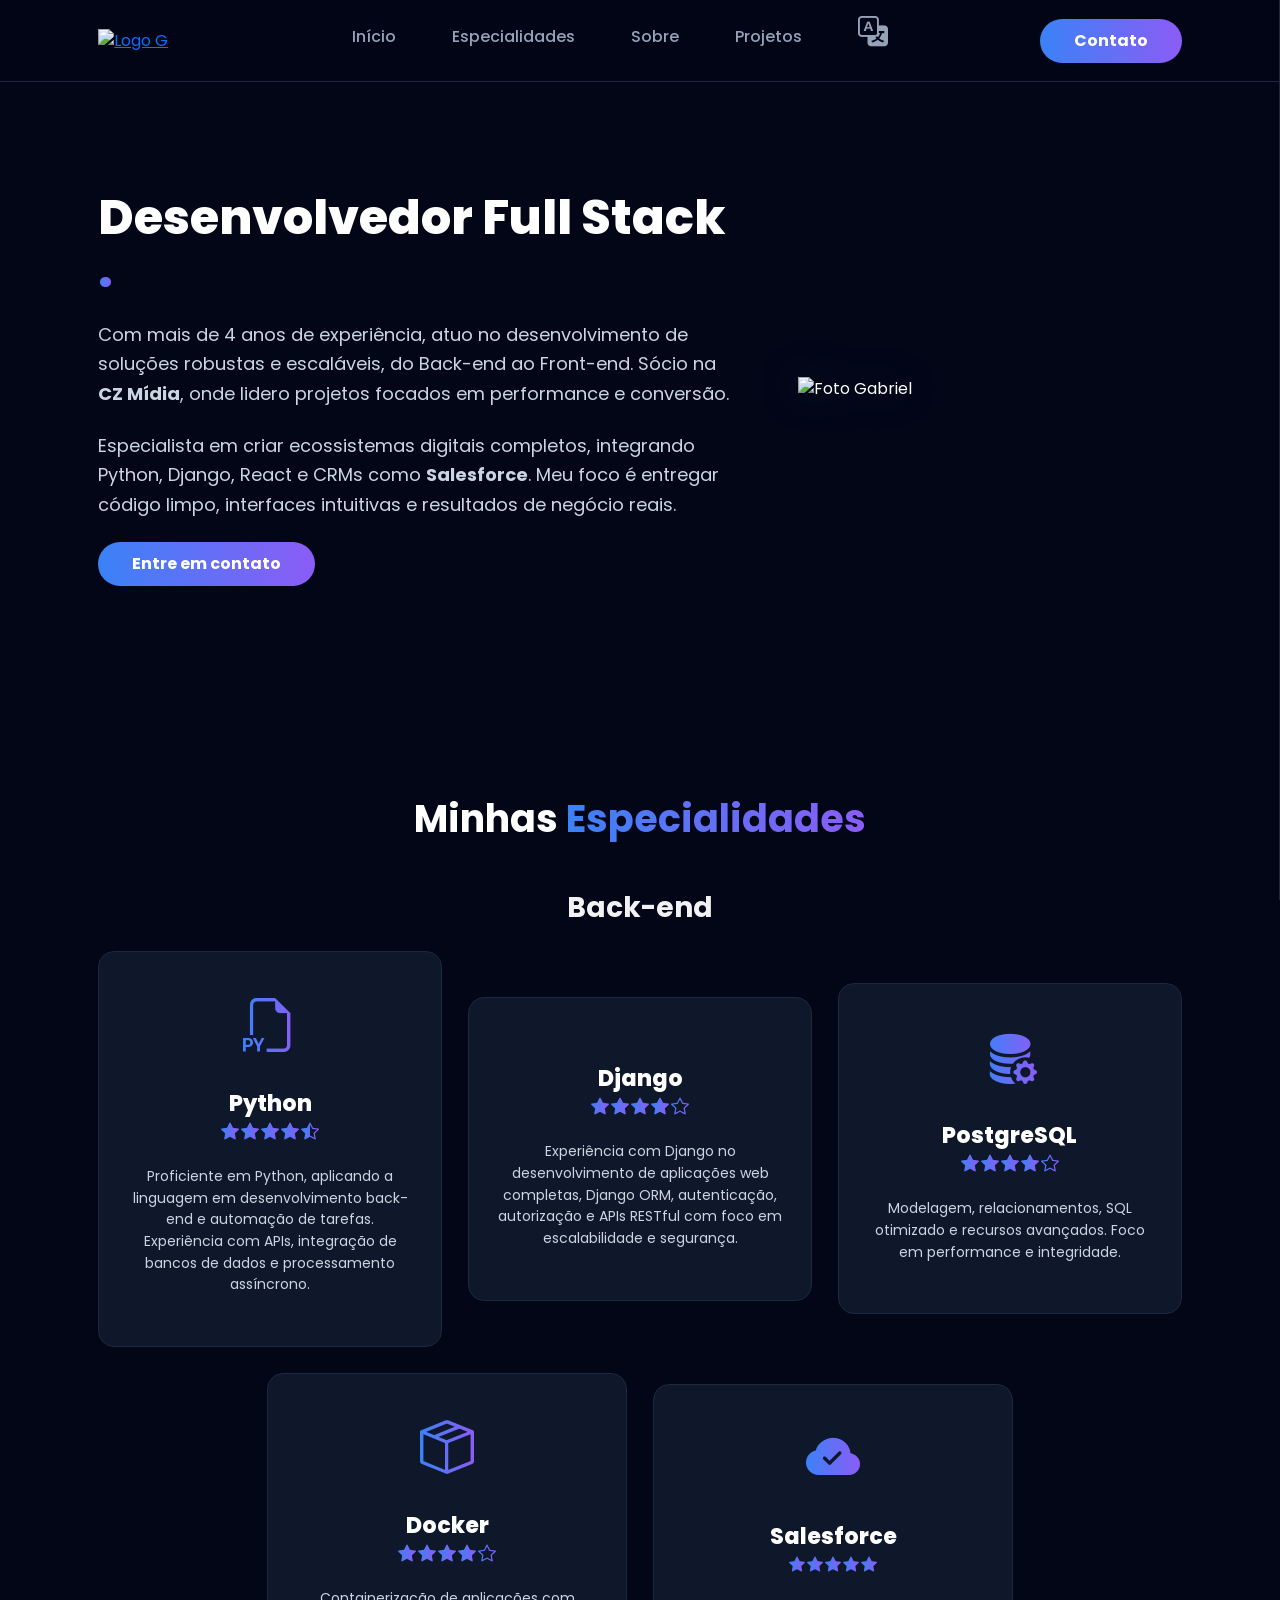
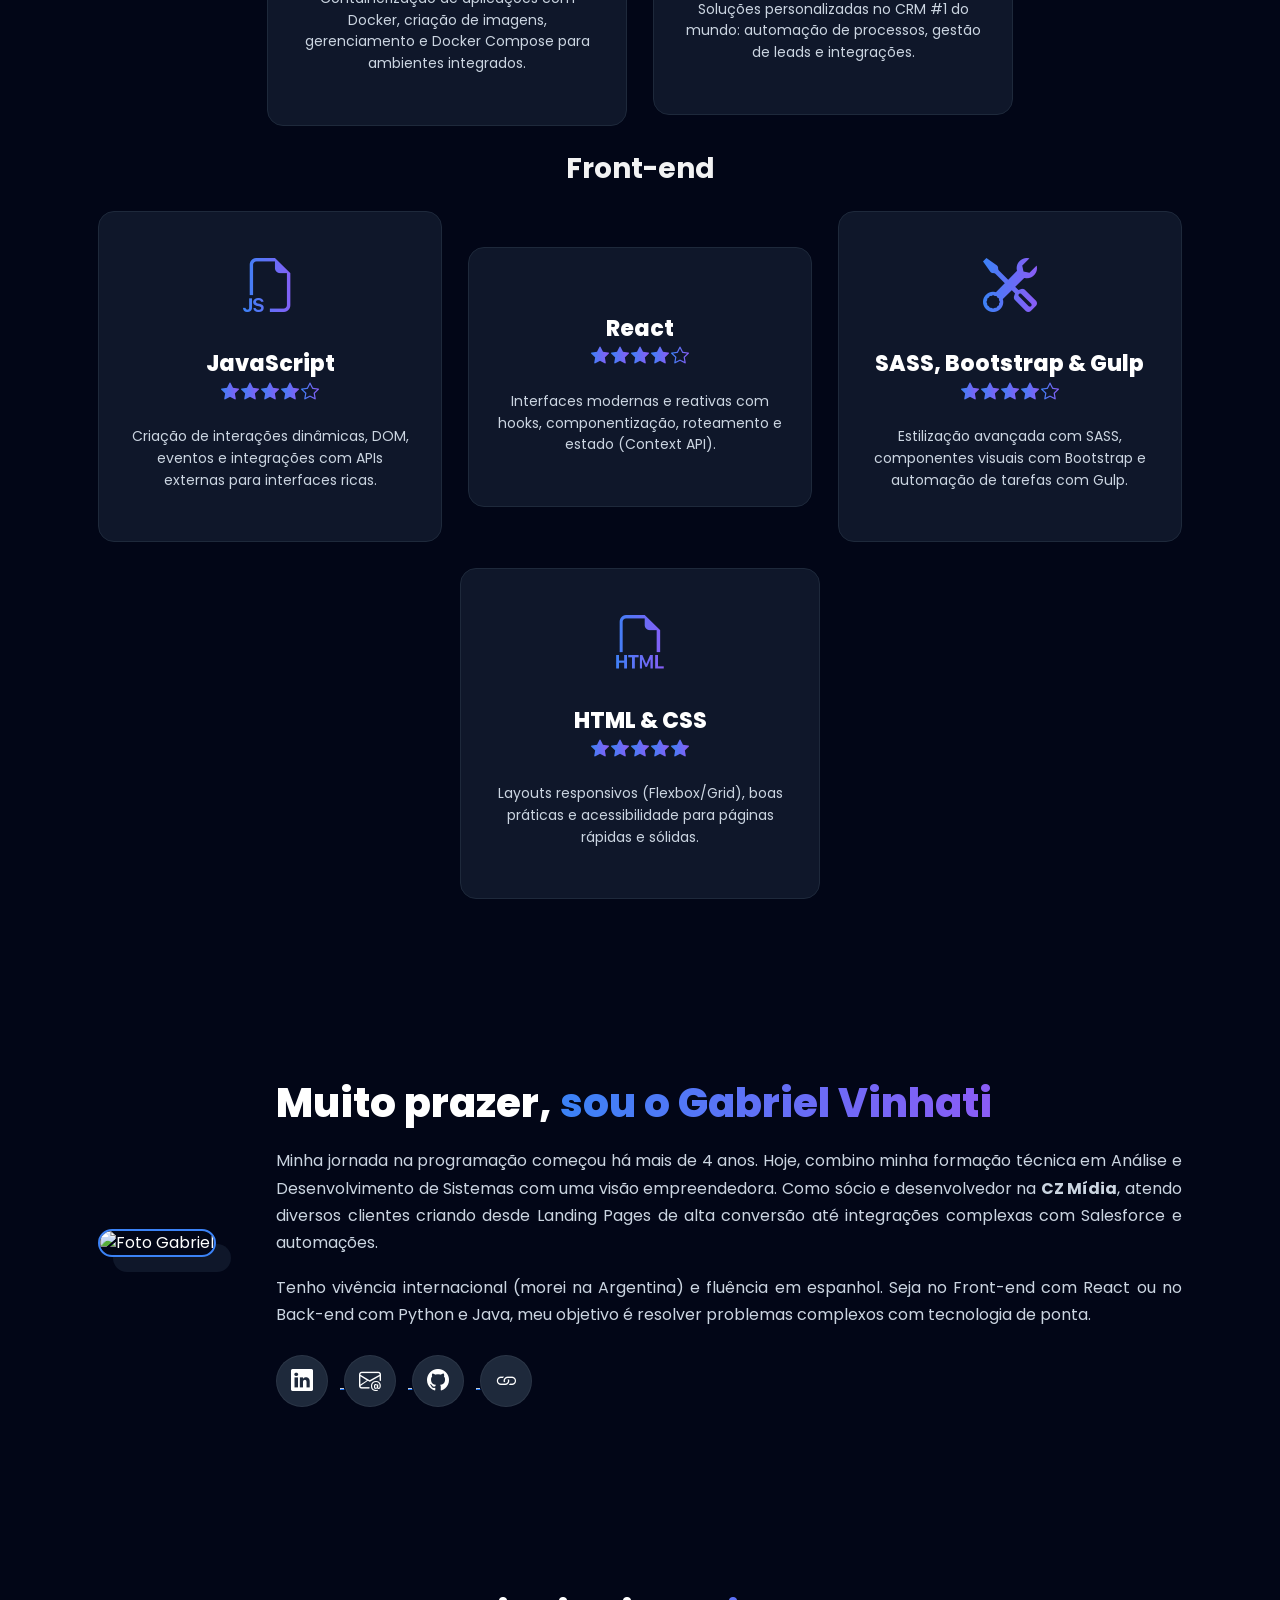
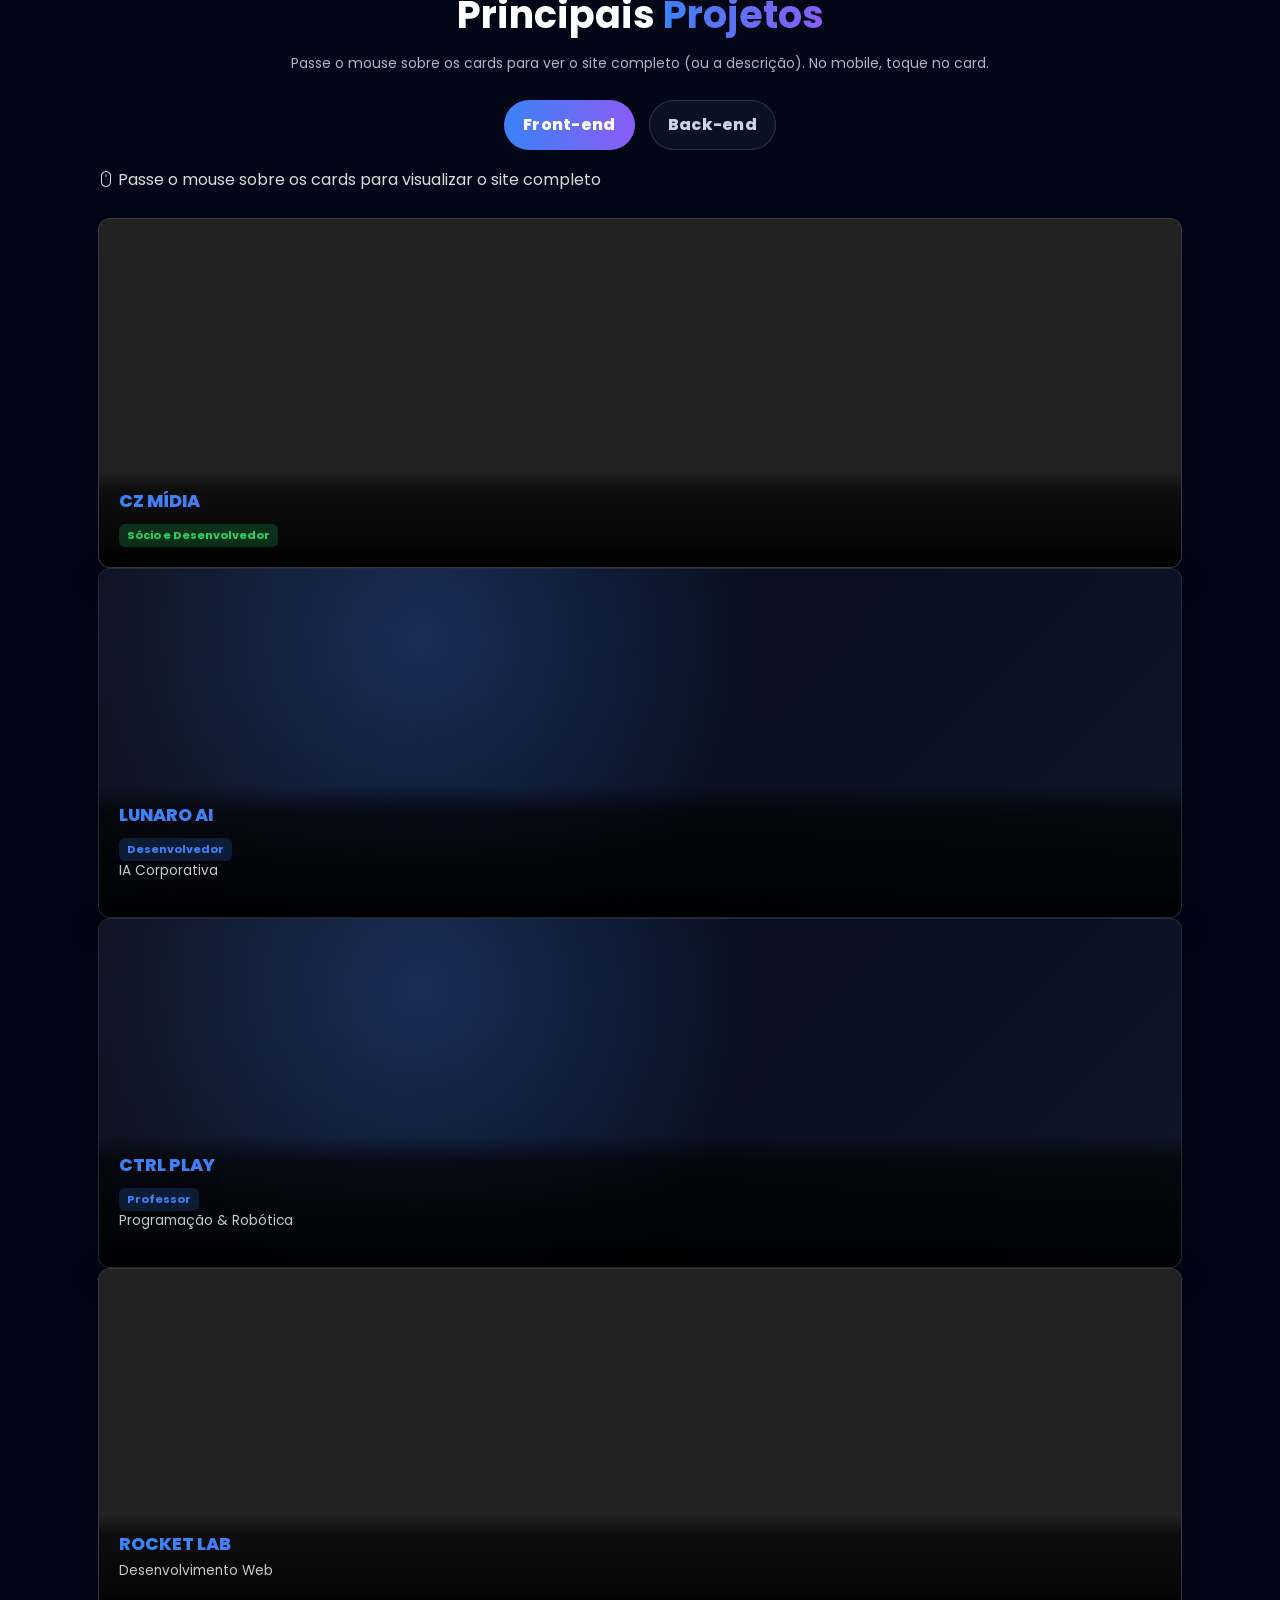
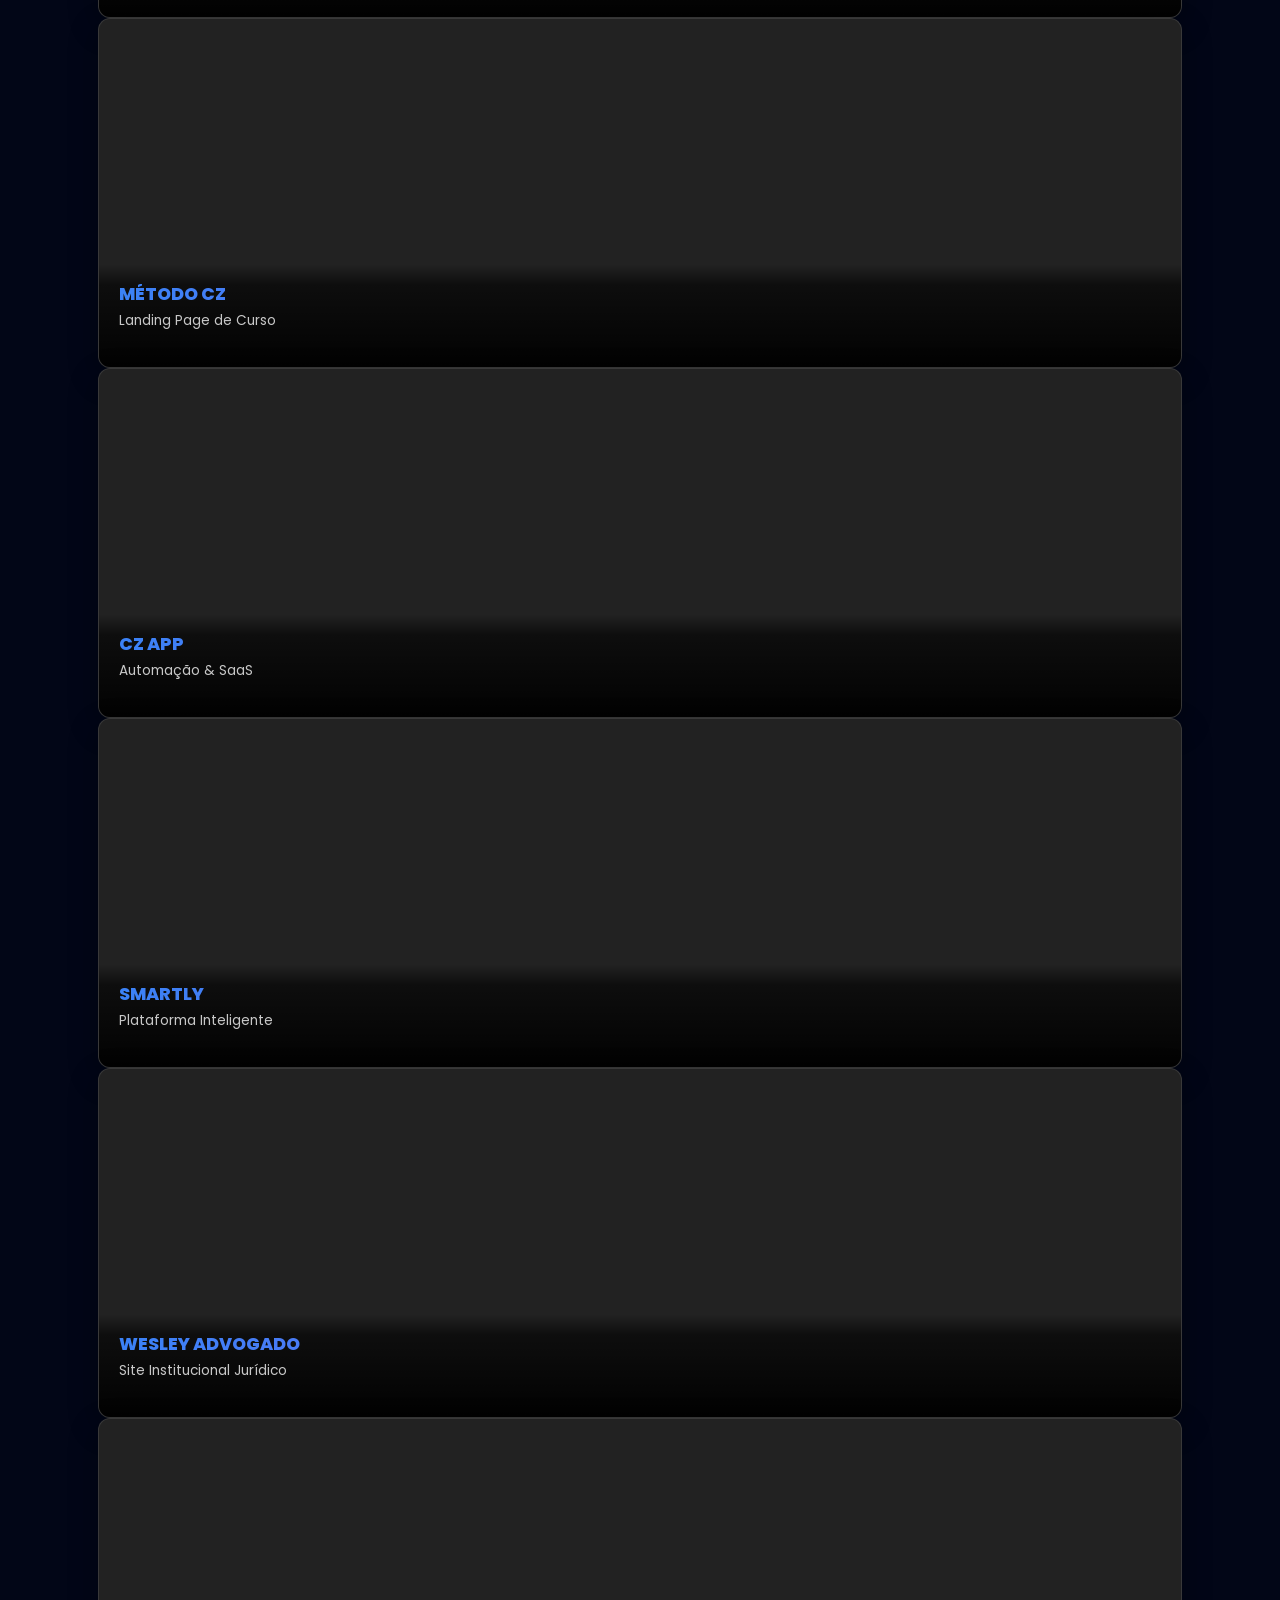
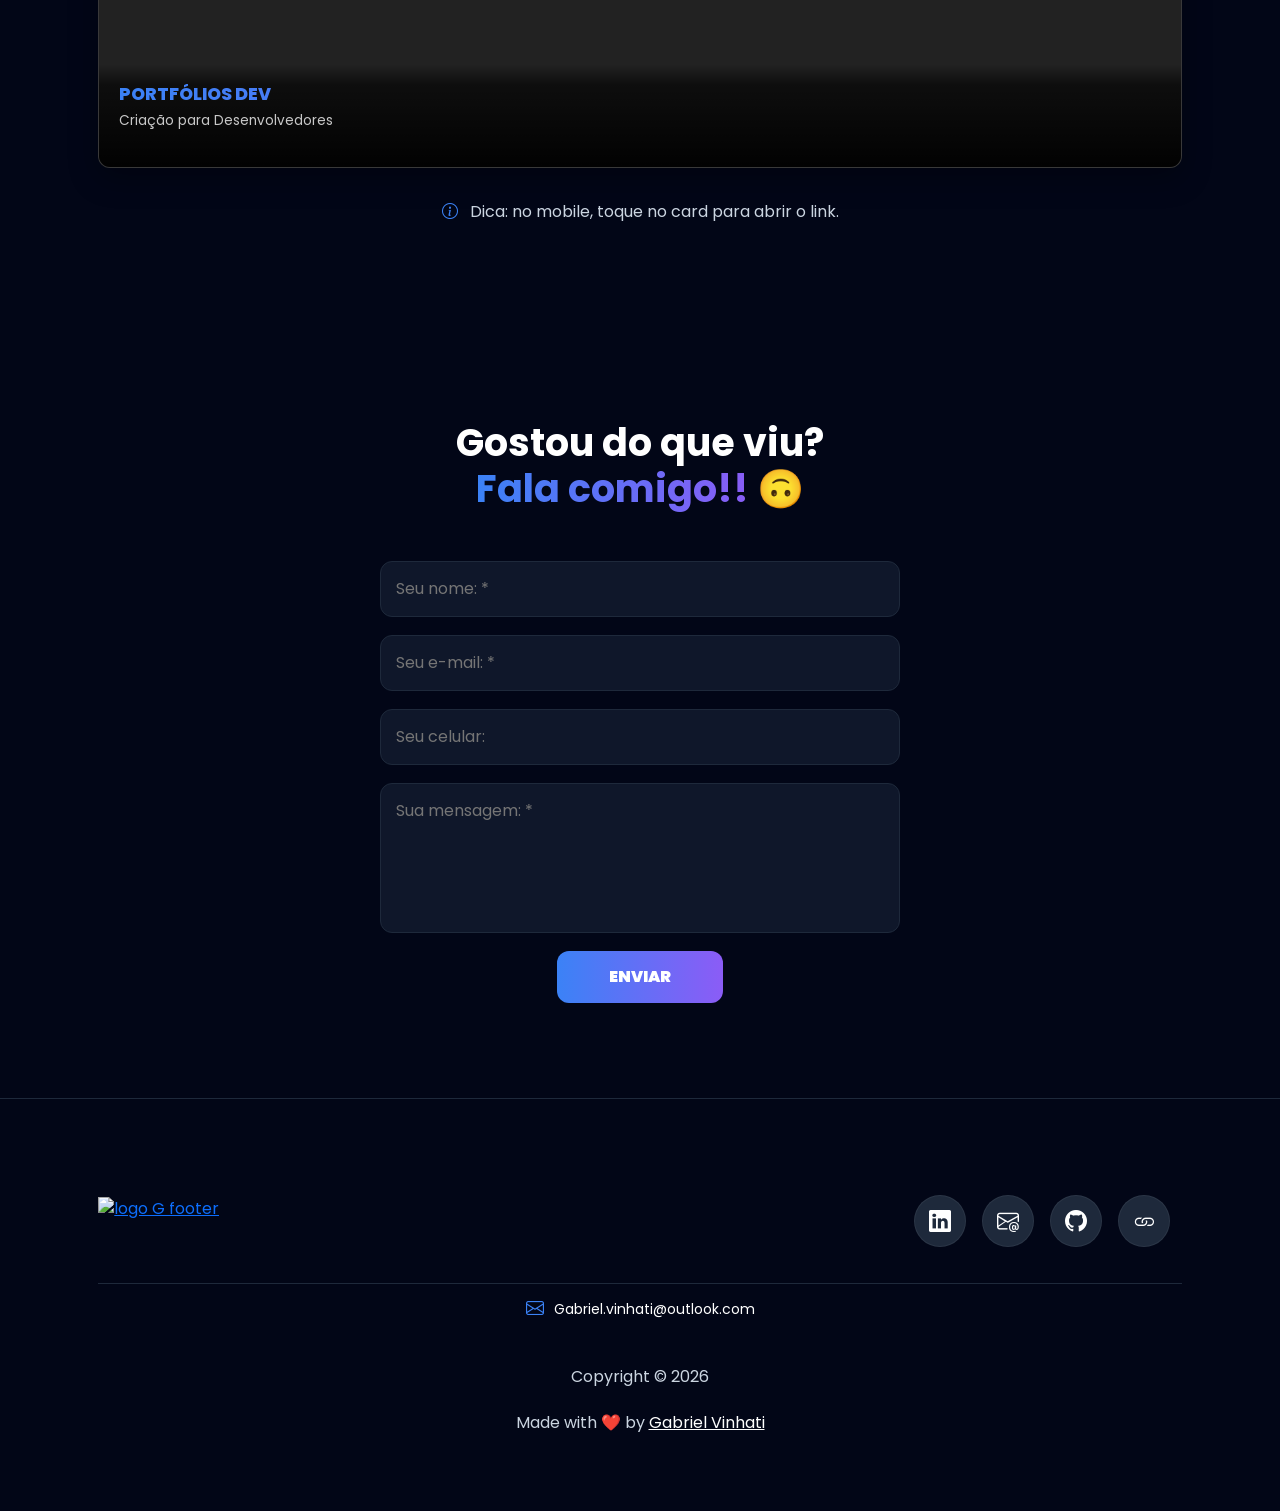
==== index.html @ 6ce3ac20 "falta att imagens" ====
<!DOCTYPE html>
<html lang="pt-br">
  <head>
    <meta charset="UTF-8" />
    <meta name="viewport" content="width=device-width, initial-scale=1.0" />
    <link rel="icon" href="images/G-ENZO.ico" type="image/x-icon" />

    <!-- Tailwind (prefixo tw- para NÃO conflitar com sua classe .flex) -->
    <script>
      tailwind = {
        config: {
          prefix: "tw-",
          theme: { extend: {} },
        },
      };
    </script>
    <script src="https://cdn.tailwindcss.com"></script>

    <!-- Fonts -->
    <link
      href="https://fonts.googleapis.com/css2?family=Poppins:wght@300;400;600;700&display=swap"
      rel="stylesheet"
    />

    <!-- Bootstrap Icons -->
    <link
      rel="stylesheet"
      href="https://cdn.jsdelivr.net/npm/bootstrap-icons@1.11.3/font/bootstrap-icons.min.css"
    />

    <!-- Bootstrap CSS -->
    <link
      href="https://cdn.jsdelivr.net/npm/bootstrap@5.3.0/dist/css/bootstrap.min.css"
      rel="stylesheet"
    />

    <!-- AOS CSS -->
    <link
      href="https://cdn.jsdelivr.net/npm/aos@2.3.4/dist/aos.css"
      rel="stylesheet"
    />

    <!-- Swiper CSS -->
    <link rel="stylesheet" href="https://unpkg.com/swiper/swiper-bundle.min.css" />

    <!-- Devicons -->
    <link
      rel="stylesheet"
      type="text/css"
      href="https://cdn.jsdelivr.net/gh/devicons/devicon@latest/devicon.min.css"
    />

    <link rel="stylesheet" href="style.css" />
    <script src="menu.js" defer></script>

    <title>Dev Gabriel</title>
  </head>

  <body>
    <header class="fixed-top">
      <div class="interface">
        <div class="logo">
          <a href="#topo" aria-label="Voltar ao topo">
            <img src="images/G ENZO.png" alt="Logo G" />
          </a>
        </div>

        <nav class="menu-desktop" aria-label="Menu principal">
          <ul>
            <li><a href="#topo">Início</a></li>
            <li><a href="#especialidades">Especialidades</a></li>
            <li><a href="#sobre">Sobre</a></li>
            <li><a href="#projetos">Projetos</a></li>
            <li>
              <a href="english.html" aria-label="Trocar idioma">
                <i class="bi bi-translate" style="font-size: 30px"></i>
              </a>
            </li>
          </ul>
        </nav>

        <div class="g-contato">
          <a href="#contato"><button>Contato</button></a>
        </div>

        <button class="g-abrir-menu" id="g-menu" aria-label="Abrir menu" aria-controls="menu-mobile" aria-expanded="false">
          <i class="bi bi-list"></i>
        </button>

        <div class="menu-mobile" id="menu-mobile" role="dialog" aria-modal="true" aria-label="Menu mobile">
          <div class="g-fechar">
            <button id="g-fechar-btn" aria-label="Fechar menu">
              <i class="bi bi-x-lg"></i>
            </button>
          </div>

          <nav aria-label="Menu mobile">
            <ul>
              <li><a href="#topo" class="js-close-menu">Início</a></li>
              <li><a href="#especialidades" class="js-close-menu">Especialidades</a></li>
              <li><a href="#sobre" class="js-close-menu">Sobre</a></li>
              <li><a href="#projetos" class="js-close-menu">Projetos</a></li>
              <li><a href="#contato" class="js-close-menu">Contato</a></li>
              <li><a href="english.html">English</a></li>
            </ul>
          </nav>
        </div>

        <div class="overlay-menu" id="overlay-menu" aria-hidden="true"></div>
      </div>
    </header>

    <main>
      <!-- HERO -->
      <section class="topo-do-site" id="topo">
        <div class="interface">
          <div class="flex topo-grid">
            <div class="txt-topo-site" data-aos="fade-right">
              <h1>Desenvolvedor Full Stack <span>.</span></h1>

              <p>
                Com mais de 4 anos de experiência, atuo no desenvolvimento de soluções robustas e escaláveis,
                do Back-end ao Front-end. Sócio na <strong>CZ Mídia</strong>, onde lidero projetos focados em
                performance e conversão.
              </p>

              <p>
                Especialista em criar ecossistemas digitais completos, integrando Python, Django, React e CRMs como
                <strong>Salesforce</strong>. Meu foco é entregar código limpo, interfaces intuitivas e resultados
                de negócio reais.
              </p>

              <div class="g-contato">
                <a href="#contato"><button>Entre em contato</button></a>
              </div>
            </div>

            <div class="img-topo-site" data-aos="fade-left">
              <img src="images/ENZEL 01.png" alt="Foto Gabriel" />
            </div>
          </div>
        </div>
      </section>

      <!-- ESPECIALIDADES -->
      <section class="Especialidades">
        <div class="interface">
          <h2 class="titulo" id="especialidades">Minhas <span>Especialidades</span></h2>

          <h3 class="sec-subtitle">Back-end</h3>
          <div class="flex" data-aos="fade-right">
            <div class="especialidades-box">
              <i class="bi bi-filetype-py"></i>
              <h3>
                Python<br />
                <span class="stars">
                  <i class="bi bi-star-fill"></i><i class="bi bi-star-fill"></i><i class="bi bi-star-fill"></i><i class="bi bi-star-fill"></i><i class="bi bi-star-half"></i>
                </span>
              </h3>
              <p>
                Proficiente em Python, aplicando a linguagem em desenvolvimento back-end e automação de tarefas.
                Experiência com APIs, integração de bancos de dados e processamento assíncrono.
              </p>
            </div>

            <div class="especialidades-box">
              <i class="devicon-django-plain"></i>
              <h3>
                Django<br />
                <span class="stars">
                  <i class="bi bi-star-fill"></i><i class="bi bi-star-fill"></i><i class="bi bi-star-fill"></i><i class="bi bi-star-fill"></i><i class="bi bi-star"></i>
                </span>
              </h3>
              <p>
                Experiência com Django no desenvolvimento de aplicações web completas, Django ORM, autenticação,
                autorização e APIs RESTful com foco em escalabilidade e segurança.
              </p>
            </div>

            <div class="especialidades-box">
              <i class="bi bi-database-fill-gear"></i>
              <h3>
                PostgreSQL<br />
                <span class="stars">
                  <i class="bi bi-star-fill"></i><i class="bi bi-star-fill"></i><i class="bi bi-star-fill"></i><i class="bi bi-star-fill"></i><i class="bi bi-star"></i>
                </span>
              </h3>
              <p>
                Modelagem, relacionamentos, SQL otimizado e recursos avançados. Foco em performance e integridade.
              </p>
            </div>

            <div class="especialidades-box">
              <i class="bi bi-box-seam"></i>
              <h3>
                Docker<br />
                <span class="stars">
                  <i class="bi bi-star-fill"></i><i class="bi bi-star-fill"></i><i class="bi bi-star-fill"></i><i class="bi bi-star-fill"></i><i class="bi bi-star"></i>
                </span>
              </h3>
              <p>
                Containerização de aplicações com Docker, criação de imagens, gerenciamento e Docker Compose para
                ambientes integrados.
              </p>
            </div>

            <div class="especialidades-box">
              <i class="bi bi-cloud-check-fill"></i>
              <h3>
                Salesforce<br />
                <span class="stars small">
                  <i class="bi bi-star-fill"></i><i class="bi bi-star-fill"></i><i class="bi bi-star-fill"></i><i class="bi bi-star-fill"></i><i class="bi bi-star-fill"></i>
                </span>
              </h3>
              <p>
                Soluções personalizadas no CRM #1 do mundo: automação de processos, gestão de leads e integrações.
              </p>
            </div>
          </div>

          <h3 class="sec-subtitle">Front-end</h3>
          <div class="flex" data-aos="fade-left">
            <div class="especialidades-box">
              <i class="bi bi-filetype-js"></i>
              <h3>
                JavaScript<br />
                <span class="stars">
                  <i class="bi bi-star-fill"></i><i class="bi bi-star-fill"></i><i class="bi bi-star-fill"></i><i class="bi bi-star-fill"></i><i class="bi bi-star"></i>
                </span>
              </h3>
              <p>
                Criação de interações dinâmicas, DOM, eventos e integrações com APIs externas para interfaces ricas.
              </p>
            </div>

            <div class="especialidades-box">
              <i class="devicon-react-original"></i>
              <h3>
                React<br />
                <span class="stars">
                  <i class="bi bi-star-fill"></i><i class="bi bi-star-fill"></i><i class="bi bi-star-fill"></i><i class="bi bi-star-fill"></i><i class="bi bi-star"></i>
                </span>
              </h3>
              <p>
                Interfaces modernas e reativas com hooks, componentização, roteamento e estado (Context API).
              </p>
            </div>

            <div class="especialidades-box">
              <i class="bi bi-tools"></i>
              <h3>
                SASS, Bootstrap & Gulp<br />
                <span class="stars">
                  <i class="bi bi-star-fill"></i><i class="bi bi-star-fill"></i><i class="bi bi-star-fill"></i><i class="bi bi-star-fill"></i><i class="bi bi-star"></i>
                </span>
              </h3>
              <p>
                Estilização avançada com SASS, componentes visuais com Bootstrap e automação de tarefas com Gulp.
              </p>
            </div>

            <div class="especialidades-box">
              <i class="bi bi-filetype-html"></i>
              <h3>
                HTML & CSS<br />
                <span class="stars">
                  <i class="bi bi-star-fill"></i><i class="bi bi-star-fill"></i><i class="bi bi-star-fill"></i><i class="bi bi-star-fill"></i><i class="bi bi-star-fill"></i>
                </span>
              </h3>
              <p>
                Layouts responsivos (Flexbox/Grid), boas práticas e acessibilidade para páginas rápidas e sólidas.
              </p>
            </div>
          </div>
        </div>
      </section>

      <!-- SOBRE -->
      <section class="Sobre" id="sobre">
        <div class="interface">
          <div class="flex about-grid">
            <div class="img-sobre" data-aos="zoom-in">
              <img src="images/eubuenos.jpg" alt="Foto Gabriel" loading="lazy" />
            </div>

            <div class="txt-sobre" data-aos="fade-left">
              <h2>Muito prazer, <span>sou o Gabriel Vinhati</span></h2>

              <p>
                Minha jornada na programação começou há mais de 4 anos. Hoje, combino minha formação técnica em
                Análise e Desenvolvimento de Sistemas com uma visão empreendedora. Como sócio e desenvolvedor na
                <strong>CZ Mídia</strong>, atendo diversos clientes criando desde Landing Pages de alta conversão
                até integrações complexas com Salesforce e automações.
              </p>

              <p>
                Tenho vivência internacional (morei na Argentina) e fluência em espanhol. Seja no Front-end com React
                ou no Back-end com Python e Java, meu objetivo é resolver problemas complexos com tecnologia de ponta.
              </p>

              <div class="g-social">
                <abbr title="Linkedin">
                  <a href="https://www.linkedin.com/in/gabriel-vinhati/" target="_blank">
                    <button data-bs-toggle="tooltip" data-bs-title="LinkedIn"><i class="bi bi-linkedin"></i></button>
                  </a>
                </abbr>

                <abbr title="Email">
                  <a href="mailto:gabriel.vinhati@outlook.com" target="_blank">
                    <button data-bs-toggle="tooltip" data-bs-title="E-mail"><i class="bi bi-envelope-at"></i></button>
                  </a>
                </abbr>

                <abbr title="Github">
                  <a href="https://github.com/GabrielVinhati" target="_blank">
                    <button data-bs-toggle="tooltip" data-bs-title="GitHub"><i class="bi bi-github"></i></button>
                  </a>
                </abbr>

                <abbr title="Linktree">
                  <a href="https://linktr.ee/Gabriel.Vinhati" target="_blank">
                    <button data-bs-toggle="tooltip" data-bs-title="Linktree"><i class="bi bi-link"></i></button>
                  </a>
                </abbr>
              </div>
            </div>
          </div>
        </div>
      </section>

      <!-- PROJETOS -->
      <section class="portfolio" id="projetos">
        <div class="interface">
          <h2 class="titulo">Principais <span>Projetos</span></h2>
          <p class="portfolio-hint">
            Passe o mouse sobre os cards para ver o site completo (ou a descrição). No mobile, toque no card.
          </p>

          <!-- Tabs -->
          <div class="portfolio-tabs" role="tablist" aria-label="Filtro de projetos">
            <button class="tab-btn active" type="button" role="tab" aria-selected="true" data-tab="frontend">
              Front-end
            </button>
            <button class="tab-btn" type="button" role="tab" aria-selected="false" data-tab="backend">
              Back-end
            </button>
          </div>

            <!-- Front-end panel (grid com scroll no hover) -->
            <div id="tab-frontend" class="projects-panel active" role="tabpanel">
                <p class="scroll-instruction tw-text-center tw-text-white/60 tw-text-sm tw-mb-6">
                <i class="bi bi-mouse"></i> Passe o mouse sobre os cards para visualizar o site completo
                </p>
            
                <div class="projects-grid tw-grid tw-grid-cols-1 tw-gap-5 sm:tw-grid-cols-2 lg:tw-grid-cols-4">
                <a href="index.html" class="project-card-link">
                    <div
                    class="scroll-project"
                    style="background-image: url('https://github.com/GabrielVinhati/img-port-gabriel/blob/main/czmidia.png?raw=true');"
                    >
                    <div class="project-info">
                        <h3>CZ Mídia</h3>
                        <span class="project-tag project-tag-green">Sócio e Desenvolvedor</span>
                    </div>
                    </div>
                </a>
            
                <a href="https://www.linkedin.com/company/lunaroai" target="_blank" class="project-card-link" rel="noreferrer">
                    <div class="scroll-project no-scroll logo-card"
                         style="--logo: url('images/lunaro.jpg'); --logo-size: 72%;">
                      <div class="project-info">
                        <h3>Lunaro AI</h3>
                        <span class="project-tag">Desenvolvedor</span>
                        <p>IA Corporativa</p>
                      </div>
                    </div>
                  </a>
                  
            
                  <a href="https://www.linkedin.com/school/escolactrlplay/" target="_blank" class="project-card-link" rel="noreferrer">
                    <div class="scroll-project no-scroll logo-card"
                         style="--logo: url('images/ctrlplay.png'); --logo-size: 70%;">
                      <div class="project-info">
                        <h3>CTRL Play</h3>
                        <span class="project-tag">Professor</span>
                        <p>Programação & Robótica</p>
                      </div>
                    </div>
                  </a>
                  
            
                <a href="#" class="project-card-link">
                    <div
                    class="scroll-project"
                    style="background-image: url('https://github.com/GabrielVinhati/img-port-gabriel/blob/main/rocketlab.png?raw=true');"
                    >
                    <div class="project-info">
                        <h3>Rocket Lab</h3>
                        <p>Desenvolvimento Web</p>
                    </div>
                    </div>
                </a>
            
                <a href="#" class="project-card-link">
                    <div
                    class="scroll-project"
                    style="background-image: url('https://github.com/GabrielVinhati/img-port-gabriel/blob/main/metodoCZ.png?raw=true');"
                    >
                    <div class="project-info">
                        <h3>Método CZ</h3>
                        <p>Landing Page de Curso</p>
                    </div>
                    </div>
                </a>
            
                <a href="#" class="project-card-link">
                    <div
                    class="scroll-project"
                    style="background-image: url('https://github.com/GabrielVinhati/img-port-gabriel/blob/main/czap.png?raw=true');"
                    >
                    <div class="project-info">
                        <h3>CZ App</h3>
                        <p>Automação & SaaS</p>
                    </div>
                    </div>
                </a>
            
                <a href="#" class="project-card-link">
                    <div
                    class="scroll-project"
                    style="background-image: url('https://github.com/GabrielVinhati/img-port-gabriel/blob/main/smartly.png?raw=true');"
                    >
                    <div class="project-info">
                        <h3>Smartly</h3>
                        <p>Plataforma Inteligente</p>
                    </div>
                    </div>
                </a>
            
                <a href="#" class="project-card-link">
                    <div
                    class="scroll-project"
                    style="background-image: url('https://github.com/GabrielVinhati/img-port-gabriel/blob/main/wesley.png?raw=true');"
                    >
                    <div class="project-info">
                        <h3>Wesley Advogado</h3>
                        <p>Site Institucional Jurídico</p>
                    </div>
                    </div>
                </a>
            
                
            
                <a href="#" class="project-card-link">
                    <div
                    class="scroll-project"
                    style="background-image: url('https://github.com/GabrielVinhati/img-port-gabriel/blob/main/portfoliopessoal.png?raw=true');"
                    >
                    <div class="project-info">
                        <h3>Portfólios Dev</h3>
                        <p>Criação para Desenvolvedores</p>
                    </div>
                    </div>
                </a>
                </div>
            
                <div class="portfolio-note" data-aos="fade-up">
                <p>
                    <i class="bi bi-info-circle"></i>
                    Dica: no mobile, toque no card para abrir o link.
                </p>
                </div>
            </div>
            

          <!-- Back-end panel (Swiper) -->
          <div id="tab-backend" class="projects-panel" role="tabpanel" aria-hidden="true">
            <h3 class="sec-subtitle tw-mt-2">Projetos Back-end (GitHub)</h3>

            <div class="swiper mySwiper">
              <div class="swiper-wrapper">
                <div class="swiper-slide">
                  <div class="img-port" style="background-image: url(images/crudfarmacia.jpg)">
                    <a href="https://github.com/GabrielVinhati/CrudFarmacia" target="_blank" rel="noopener">
                      <div class="overlay overlay-fixed">
                        <h3>Farmácia - Gerenciamento de Medicamentos</h3>
                        <p>Java & Spring Boot</p>
                        <p>CRUD completo: cadastro, edição, exclusão e listagem.</p>
                        <p><strong>Ver no GitHub</strong></p>
                      </div>
                    </a>
                  </div>
                </div>

                <div class="swiper-slide">
                  <div class="img-port" style="background-image: url(images/projetouserdeptfoto.jpg)">
                    <a href="https://github.com/GabrielVinhati/Projeto-Usuario-Departamento" target="_blank" rel="noopener">
                      <div class="overlay overlay-fixed">
                        <h3>Gestão de Usuários e Departamentos</h3>
                        <p>Spring Boot & Java</p>
                        <p>CRUD e relacionamento de entidades com foco em organização.</p>
                        <p><strong>Ver no GitHub</strong></p>
                      </div>
                    </a>
                  </div>
                </div>

                <div class="swiper-slide">
                  <div class="img-port" style="background-image: url(images/projetodjangoTodo-List.jpg)">
                    <a href="https://github.com/GabrielVinhati/TodoList-PY-Django" target="_blank" rel="noopener">
                      <div class="overlay overlay-fixed">
                        <h3>To-Do List</h3>
                        <p>Python & Django</p>
                        <p>App de tarefas com autenticação e operações essenciais.</p>
                        <p><strong>Ver no GitHub</strong></p>
                      </div>
                    </a>
                  </div>
                </div>

                <div class="swiper-slide">
                  <div class="img-port" style="background-image: url(images/bot_furia.png)">
                    <a href="https://github.com/GabrielVinhati/BOT_TELEGRAM_FURIA" target="_blank" rel="noopener">
                      <div class="overlay overlay-fixed">
                        <h3>Bot Telegram FURIA eSports</h3>
                        <p>Python + API Wikipedia</p>
                        <p>Bot que consulta e retorna informações via integração.</p>
                        <p><strong>Ver no GitHub</strong></p>
                      </div>
                    </a>
                  </div>
                </div>

                <div class="swiper-slide">
                  <div class="img-port" style="background-image: url(images/flappy_bird.png)">
                    <a href="https://github.com/GabrielVinhati/flappy_bird_pygame" target="_blank" rel="noopener">
                      <div class="overlay overlay-fixed">
                        <h3>Flappy Bird</h3>
                        <p>Python + Pygame</p>
                        <p>Recriação do clássico com loop, colisão e pontuação.</p>
                        <p><strong>Ver no GitHub</strong></p>
                      </div>
                    </a>
                  </div>
                </div>
              </div>

              <div class="swiper-button-next"></div>
              <div class="swiper-button-prev"></div>
              <div class="swiper-pagination"></div>
            </div>
          </div>
        </div>
      </section>

      <!-- CONTATO -->
      <section class="formulario" id="contato">
        <div class="interface">
          <h2 class="titulo">Gostou do que viu? <br /><span>Fala comigo!! </span>🙃</h2>

          <form action="https://formsubmit.co/gabriel.vinhati@outlook.com" method="POST">
            <input type="text" name="nome" id="nome" placeholder="Seu nome: *" required />
            <input type="text" name="email" id="email" placeholder="Seu e-mail: *" required />
            <input type="text" name="celular" id="celular" placeholder="Seu celular:" />

            <textarea name="mensagem" id="mensagem" placeholder="Sua mensagem: *" required></textarea>

            <div class="g-enviar"><input type="submit" value="ENVIAR" /></div>

            <input type="hidden" name="_subject" value="Novo Contato!" />
            <input type="text" name="_honey" style="display: none" />
            <input type="hidden" name="_captcha" value="false" />
          </form>
        </div>
      </section>
    </main>

    <footer>
      <div class="interface">
        <div class="line-footer">
          <div class="flex footer-top">
            <div class="logo-footer">
              <a href="#topo"><img src="images/G ENZO.png" alt="logo G footer" /></a>
            </div>

            <div class="g-social">
              <a href="https://www.linkedin.com/in/gabriel-vinhati/" target="_blank"><button><i class="bi bi-linkedin"></i></button></a>
              <a href="mailto:gabriel.vinhati@outlook.com" target="_blank"><button><i class="bi bi-envelope-at"></i></button></a>
              <a href="https://github.com/GabrielVinhati" target="_blank"><button><i class="bi bi-github"></i></button></a>
              <a href="https://linktr.ee/Gabriel.Vinhati" target="_blank"><button><i class="bi bi-link"></i></button></a>
            </div>
          </div>
        </div>

        <div class="line-footer borda">
          <p>
            <i class="bi bi-envelope"></i>
            <a href="mailto:gabriel.vinhati@outlook.com" target="_blank">Gabriel.vinhati@outlook.com</a>
          </p>
        </div>

        <div class="footer-mini">
          <p>Copyright © 2026</p>
          <p>
            Made with ❤️ by
            <a href="https://linktr.ee/Gabriel.Vinhati" target="_blank">Gabriel Vinhati</a>
          </p>
        </div>
      </div>
    </footer>

    <!-- Bootstrap JS Bundle -->
    <script src="https://cdn.jsdelivr.net/npm/bootstrap@5.3.0/dist/js/bootstrap.bundle.min.js"></script>

    <!-- AOS -->
    <script src="https://cdn.jsdelivr.net/npm/aos@2.3.4/dist/aos.js"></script>

    <!-- Swiper -->
    <script src="https://unpkg.com/swiper/swiper-bundle.min.js"></script>

    <script>
      // AOS
      AOS.init({ once: true, duration: 700 });

      // Bootstrap tooltips
      const tooltipTriggerList = document.querySelectorAll('[data-bs-toggle="tooltip"]');
      tooltipTriggerList.forEach((el) => new bootstrap.Tooltip(el));

      // Swiper (backend)
      const swiper = new Swiper(".mySwiper", {
        loop: true,
        spaceBetween: 16,
        slidesPerView: 3,
        navigation: { nextEl: ".swiper-button-next", prevEl: ".swiper-button-prev" },
        pagination: { el: ".swiper-pagination", clickable: true },
        autoplay: { delay: 3200, disableOnInteraction: false },
        breakpoints: {
          0: { slidesPerView: 1 },
          768: { slidesPerView: 2 },
          1024: { slidesPerView: 3 },
        },
      });

      // Tabs Front/Back
      const tabButtons = document.querySelectorAll(".tab-btn");
      const panels = {
        frontend: document.getElementById("tab-frontend"),
        backend: document.getElementById("tab-backend"),
      };

      function activateTab(key) {
        tabButtons.forEach((b) => {
          const isActive = b.dataset.tab === key;
          b.classList.toggle("active", isActive);
          b.setAttribute("aria-selected", isActive ? "true" : "false");
        });

        Object.entries(panels).forEach(([k, panel]) => {
          const active = k === key;
          panel.classList.toggle("active", active);
          panel.setAttribute("aria-hidden", active ? "false" : "true");
        });

        // Corrige Swiper quando o painel fica visível
        if (key === "backend") setTimeout(() => swiper.update(), 50);
      }

      tabButtons.forEach((btn) => {
        btn.addEventListener("click", () => activateTab(btn.dataset.tab));
      });
    </script>
  </body>
</html>
---- style.css ----
@import url("https://fonts.googleapis.com/css2?family=Poppins:wght@300;400;500;600;700&display=swap");

:root {
  --color-primary: #3b82f6;
  --color-secondary: #8b5cf6;
  --bg-body: #020617;
  --bg-card: #0f172a;

  --text-white: #ffffff;
  --text-gray: #cbd5e1;
  --font-main: "Poppins", sans-serif;

  --gradient-main: linear-gradient(90deg, var(--color-primary) 0%, var(--color-secondary) 100%);
}

* {
  margin: 0;
  padding: 0;
  box-sizing: border-box;
  font-family: var(--font-main);
}

html {
  scroll-behavior: smooth;
}

body {
  background-color: var(--bg-body);
  color: var(--text-white);
  overflow-x: hidden;
  padding-top: 92px;
}

#topo,
#especialidades,
#sobre,
#projetos,
#contato {
  scroll-margin-top: 110px;
}

.interface {
  max-width: 1280px;
  margin: 0 auto;
  padding: 0 4%;
}

.flex {
  display: flex;
  align-items: center;
}

h2.titulo {
  color: var(--text-white);
  font-size: 38px;
  text-align: center;
  margin-bottom: 50px;
  font-weight: 700;
}

h2.titulo span {
  background: var(--gradient-main);
  -webkit-background-clip: text;
  -webkit-text-fill-color: transparent;
  background-clip: text;
  color: var(--color-primary);
}

button,
.g-enviar input {
  transition: 0.25s ease;
}

button:hover,
form .g-enviar input:hover {
  box-shadow: 0px 0px 15px rgba(59, 130, 246, 0.55);
  transform: scale(1.03);
}

/* =========================================
   HEADER
========================================= */
header {
  padding: 10px 4%;
  position: fixed;
  top: 0;
  left: 0;
  width: 100%;
  z-index: 1200;
  background-color: rgba(2, 6, 23, 0.92);
  backdrop-filter: blur(10px);
  border-bottom: 1px solid #1e293b;
}

header > .interface {
  display: flex;
  align-items: center;
  justify-content: space-between;
}

.logo img {
  height: 50px;
}

header nav ul {
  list-style: none;
}

header nav.menu-desktop ul li {
  display: inline-block;
  padding: 0 26px;
}

header nav.menu-desktop ul li a {
  color: #94a3b8;
  text-decoration: none;
  font-weight: 500;
  position: relative;
  transition: 0.2s;
}

header nav.menu-desktop ul li a:hover {
  color: #fff;
}

header nav.menu-desktop ul li a::after {
  content: "";
  display: block;
  width: 0;
  height: 2px;
  background: var(--gradient-main);
  transition: width 0.25s;
  position: absolute;
  bottom: -6px;
  left: 0;
}

header nav.menu-desktop ul li a:hover::after {
  width: 100%;
}

.g-contato button {
  padding: 10px 34px;
  font-size: 16px;
  font-weight: 700;
  background: var(--gradient-main);
  border: 0;
  border-radius: 999px;
  cursor: pointer;
  color: white;
}

.g-contato button:hover {
  box-shadow: 0 0 18px rgba(139, 92, 246, 0.45);
}

.g-abrir-menu {
  display: none;
  background: transparent;
  border: 0;
}

.g-abrir-menu i {
  color: var(--color-primary);
  font-size: 40px;
  cursor: pointer;
}

.overlay-menu {
  background-color: rgba(0, 0, 0, 0.68);
  width: 100%;
  height: 100%;
  position: fixed;
  top: 0;
  left: 0;
  z-index: 8888;
  display: none;
}

.menu-mobile {
  background-color: var(--bg-body);
  height: 100vh;
  position: fixed;
  top: 0;
  right: 0;
  z-index: 9999999;
  width: 0%;
  overflow: hidden;
  transition: 0.4s ease-in-out;
  border-left: 1px solid #1e293b;
}

.menu-mobile.abrir-menu {
  width: min(78%, 360px);
}

.menu-mobile.abrir-menu ~ .overlay-menu {
  display: block;
}

.menu-mobile .g-fechar {
  padding: 20px 5%;
  text-align: right;
}

.menu-mobile .g-fechar button {
  background: transparent;
  border: 0;
  color: #fff;
}

.menu-mobile .g-fechar i {
  font-size: 30px;
  cursor: pointer;
}

.menu-mobile nav ul {
  text-align: right;
  margin-top: 20px;
}

.menu-mobile nav ul li a {
  color: white;
  font-size: 20px;
  font-weight: 300;
  padding: 18px 10%;
  display: block;
}

.menu-mobile nav ul li a:hover {
  background: var(--gradient-main);
  color: white;
  font-weight: 600;
}

/* =========================================
   HERO
========================================= */
section.topo-do-site {
  padding: 70px 4% 120px 4%;
  margin-top: 30px;
}

.topo-grid {
  justify-content: center;
  gap: 60px;
}

.topo-do-site .txt-topo-site {
  max-width: 640px;
}

.topo-do-site h1 {
  font-size: 48px;
  line-height: 1.1;
  font-weight: 800;
}

.topo-do-site .txt-topo-site h1 span {
  background: var(--gradient-main);
  -webkit-background-clip: text;
  -webkit-text-fill-color: transparent;
}

.topo-do-site .txt-topo-site p {
  color: var(--text-gray);
  margin: 22px 0;
  font-size: 18px;
  line-height: 1.65;
}

.topo-do-site .img-topo-site {
  position: relative;
  width: min(420px, 95%);
}

.topo-do-site .img-topo-site img {
  width: 100%;
  height: auto;
  animation: flutuar 2s ease-in-out infinite alternate;
  filter: drop-shadow(0 0 22px rgba(59, 130, 246, 0.18));
}

@keyframes flutuar {
  0% {
    transform: translateY(0px);
  }
  100% {
    transform: translateY(20px);
  }
}

/* =========================================
   ESPECIALIDADES
========================================= */
section.Especialidades {
  padding: 90px 4% 80px 4%;
  background-color: #020617;
}

.sec-subtitle {
  color: white;
  display: flex;
  justify-content: center;
  margin-top: 26px;
  font-size: 28px;
  font-weight: 700;
  opacity: 0.95;
}

section.Especialidades .flex {
  gap: 26px;
  flex-wrap: wrap;
  justify-content: center;
  margin-top: 26px;
}

.Especialidades .especialidades-box {
  color: var(--text-white);
  background-color: var(--bg-card);
  padding: 34px 26px;
  border-radius: 16px;
  border: 1px solid #1e293b;
  transition: 0.25s;
  text-align: center;
  flex: 1 1 280px;
  max-width: 360px;
}

.Especialidades .especialidades-box:hover {
  transform: translateY(-8px);
  border-color: var(--color-primary);
  box-shadow: 0 10px 30px rgba(59, 130, 246, 0.15);
}

.Especialidades .especialidades-box i {
  font-size: 54px;
  margin-bottom: 14px;
  display: inline-block;

  background: var(--gradient-main);
  -webkit-background-clip: text;
  -webkit-text-fill-color: transparent;
  background-clip: text;
  color: var(--color-primary);
}

.Especialidades .especialidades-box h3 {
  font-size: 22px;
  margin: 10px 0;
  font-weight: 800;
}

.Especialidades .especialidades-box p {
  color: var(--text-gray);
  font-size: 14px;
  line-height: 1.55;
}

.stars i {
  font-size: 18px !important;
  margin: 0 1px;
}

.stars.small i {
  font-size: 16px !important;
}

/* =========================================
   SOBRE
========================================= */
section.Sobre {
  padding: 100px 4%;
}

.about-grid {
  gap: 60px;
  align-items: center;
}

.Sobre .img-sobre img {
  width: 100%;
  max-width: 460px;
  height: auto;
  border-radius: 20px;
  border: 2px solid var(--color-primary);
  box-shadow: 15px 15px 0px rgba(15, 23, 42, 1);
  transition: 0.25s;
}

.Sobre .img-sobre img:hover {
  transform: scale(1.02);
  box-shadow: 15px 15px 0px var(--color-secondary);
}

.Sobre .txt-sobre {
  flex: 1;
}

.Sobre .txt-sobre h2 {
  font-size: 40px;
  line-height: 1.2;
  margin-bottom: 20px;
  font-weight: 800;
}

.Sobre .txt-sobre h2 span {
  background: var(--gradient-main);
  -webkit-background-clip: text;
  -webkit-text-fill-color: transparent;
}

.Sobre .txt-sobre p {
  margin: 18px 0;
  text-align: justify;
  color: var(--text-gray);
  line-height: 1.7;
}

.g-social {
  margin-top: 26px;
}

.g-social button {
  width: 52px;
  height: 52px;
  border-radius: 50%;
  border: 1px solid rgba(255, 255, 255, 0.06);
  background-color: #1e293b;
  color: var(--text-white);
  font-size: 22px;
  cursor: pointer;
  margin-right: 12px;
  display: inline-flex;
  justify-content: center;
  align-items: center;
}

.g-social button:hover {
  background: var(--gradient-main);
  transform: translateY(-5px);
  box-shadow: 0 0 10px rgba(59, 130, 246, 0.45);
}

/* =========================================
   PORTFOLIO
========================================= */
section.portfolio {
  padding: 85px 4%;
  background-color: #020617;
}

.portfolio-hint {
  color: #cbd5e1;
  text-align: center;
  margin-top: -34px;
  margin-bottom: 20px;
  opacity: 0.85;
  font-size: 14px;
}

/* Tabs */
.portfolio-tabs {
  width: 100%;
  display: flex;
  justify-content: center;
  gap: 14px;
  margin: 26px 0 18px 0;
}

.tab-btn {
  border: 1px solid rgba(148, 163, 184, 0.25);
  background: rgba(15, 23, 42, 0.7);
  color: #cbd5e1;
  padding: 12px 18px;
  border-radius: 999px;
  font-weight: 800;
  letter-spacing: 0.3px;
  cursor: pointer;
}

.tab-btn:hover {
  border-color: rgba(59, 130, 246, 0.5);
  box-shadow: 0 0 0 rgba(0, 0, 0, 0);
  transform: none;
}

.tab-btn.active {
  background: var(--gradient-main);
  color: #fff;
  border-color: transparent;
}

.projects-panel {
  display: none;
  margin-top: 18px;
}

.projects-panel.active {
  display: block;
}

.projects-grid {
  padding: 10px 0 10px 0;
}

.portfolio-note {
  margin-top: 22px;
  text-align: center;
  color: #cbd5e1;
  opacity: 0.9;
}

.portfolio-note i {
  color: var(--color-primary);
  margin-right: 8px;
}

/* Front scroll project (adaptado pro seu tema) */
.project-card-link {
  display: block;
  text-decoration: none;
}

.scroll-project {
  height: 340px;
  width: 100%;
  border-radius: 14px;
  overflow: hidden;
  position: relative;
  border: 1px solid rgba(255, 255, 255, 0.09);
  box-shadow: 0 10px 30px rgba(0, 0, 0, 0.32);

  background-size: 100%;
  background-position: top center;
  background-repeat: no-repeat;

  transition: background-position 4s ease-in-out, transform 0.25s ease, box-shadow 0.25s ease, border-color 0.25s ease;
  cursor: pointer;
}

.scroll-project:hover {
  background-position: bottom center;
  transform: translateY(-6px);
  box-shadow: 0 16px 44px rgba(59, 130, 246, 0.16);
  border-color: rgba(59, 130, 246, 0.7);
}

.project-info {
  position: absolute;
  bottom: 0;
  left: 0;
  width: 100%;
  padding: 18px;
  background: linear-gradient(to top, rgba(2, 6, 23, 0.97), rgba(2, 6, 23, 0.68) 65%, transparent);
  color: #fff;
  opacity: 1;
  transition: 0.25s;
}

.scroll-project:hover .project-info {
  opacity: 0;
}

.project-info h3 {
  font-size: 1.05rem;
  margin-bottom: 4px;
  font-weight: 900;
  text-transform: uppercase;

  background: var(--gradient-main);
  -webkit-background-clip: text;
  -webkit-text-fill-color: transparent;
}

.project-info p {
  font-size: 0.86rem;
  color: #d7e2f2;
  opacity: 0.9;
}

.project-tag {
  display: inline-block;
  font-size: 0.72rem;
  background: rgba(59, 130, 246, 0.18);
  color: #bfdbfe;
  padding: 3px 10px;
  border-radius: 999px;
  margin-top: 6px;
  font-weight: 700;
}

/* Backend Swiper Cards */
.swiper {
  width: 100%;
  padding: 28px 0 46px;
}

.swiper-slide {
  display: flex;
  justify-content: center;
}

.img-port {
  width: 100%;
  max-width: 360px;
  height: 400px;
  background-size: cover;
  background-position: top center;
  background-repeat: no-repeat;
  position: relative;
  border-radius: 16px;
  overflow: hidden;
  cursor: pointer;
  border: 1px solid #1e293b;
  transition: transform 0.25s ease, border-color 0.25s ease;
}

.img-port:hover {
  transform: scale(1.03);
  background-position: bottom center;
  transition: background-position 5s linear, transform 0.25s ease;
  border-color: rgba(59, 130, 246, 0.8);
}

.overlay {
  position: absolute;
  top: 0;
  left: 0;
  width: 100%;
  height: 100%;
  background: linear-gradient(to top, rgba(2, 6, 23, 0.95), rgba(2, 6, 23, 0.70));
  border-radius: 16px;
  display: flex;
  flex-direction: column;
  align-items: center;
  justify-content: center;
  opacity: 0;
  transition: opacity 0.25s ease-in-out;
  padding: 18px;
  text-align: center;
}

.overlay-fixed {
  opacity: 1 !important; /* backend sempre mostra o texto como você tinha */
}

.img-port:hover .overlay:not(.overlay-fixed) {
  opacity: 1;
}

.overlay h3 {
  color: #93c5fd;
  margin-bottom: 10px;
  font-size: 20px;
  font-weight: 900;
}

.overlay p {
  font-size: 14px;
  color: #d7e2f2;
  margin: 6px 0;
}

.swiper-button-next,
.swiper-button-prev {
  color: var(--color-primary);
}

.swiper-pagination-bullet {
  background-color: #475569;
  opacity: 1;
}

.swiper-pagination-bullet-active {
  background-color: var(--color-primary);
}

/* =========================================
   FORM
========================================= */
section.formulario {
  padding: 95px 4%;
}

form {
  max-width: 520px;
  margin: 0 auto;
  display: flex;
  flex-direction: column;
  gap: 18px;
  margin-top: 40px;
}

form input,
form textarea {
  width: 100%;
  background-color: var(--bg-card);
  border: 1px solid #1e293b;
  outline: 0;
  padding: 15px;
  border-radius: 12px;
  color: var(--text-white);
  font-size: 16px;
  transition: 0.25s;
}

form input:focus,
form textarea:focus {
  border-color: rgba(59, 130, 246, 0.9);
  background-color: #111c33;
  box-shadow: 0 0 10px rgba(59, 130, 246, 0.2);
}

form textarea {
  min-height: 150px;
  resize: none;
}

form .g-enviar input[type="submit"] {
  width: auto;
  padding: 14px 52px;
  background: var(--gradient-main);
  color: #fff;
  font-weight: 900;
  border: none;
  cursor: pointer;
  margin: 0 auto;
  display: block;
  border-radius: 12px;
}

/* =========================================
   FOOTER
========================================= */
footer {
  padding: 60px 4%;
  background-color: #020617;
  border-top: 1px solid #1e293b;
}

footer .flex {
  justify-content: space-between;
  align-items: center;
}

.footer-top .logo-footer img {
  height: 70px;
}

footer .line-footer {
  padding: 10px 0;
}

.borda {
  border-top: 1px solid #1e293b;
  margin-top: 26px;
  padding-top: 20px;
}

footer .line-footer p {
  text-align: center;
  color: var(--text-gray);
  font-size: 14px;
}

footer .line-footer p i {
  color: var(--color-primary);
  font-size: 18px;
  margin-right: 6px;
}

footer .line-footer p a {
  color: var(--text-white);
  text-decoration: none;
  transition: 0.25s;
}

footer .line-footer p a:hover {
  color: var(--color-primary);
}

.footer-mini {
  display: flex;
  flex-direction: column;
  gap: 6px;
  align-items: center;
  margin-top: 18px;
  color: var(--text-gray);
}

.footer-mini a {
  color: #fff;
}

/* =========================================
   RESPONSIVO
========================================= */
@media screen and (max-width: 1020px) {
  .flex {
    flex-direction: column;
  }

  .g-abrir-menu {
    display: block;
  }

  .menu-desktop,
  .g-contato {
    display: none;
  }

  section.topo-do-site {
    padding-top: 35px;
  }

  .topo-grid {
    flex-direction: column-reverse;
    gap: 30px;
  }

  .txt-topo-site {
    text-align: center;
  }

  .topo-do-site h1 {
    font-size: 40px;
  }

  .topo-do-site .txt-topo-site p {
    font-size: 16px;
  }

  .Sobre .txt-sobre p {
    text-align: center;
  }

  .Sobre .img-sobre img {
    max-width: 360px;
    box-shadow: none;
  }

  .portfolio-tabs {
    flex-wrap: wrap;
  }
}

/* Acessibilidade: reduz animações se o usuário pedir */
@media (prefers-reduced-motion: reduce) {
  * {
    animation: none !important;
    transition: none !important;
    scroll-behavior: auto !important;
  }
}
/* ==========================
   FRONT-END (scroll cards)
   ========================== */

   #tab-frontend .project-card-link {
    display: block;
    text-decoration: none;
    height: 100%;
  }
  
  #tab-frontend .scroll-instruction {
    opacity: 0.85;
  }
  
  #tab-frontend .scroll-project {
    height: 350px;
    width: 100%;
    background-color: #222;
    border-radius: 12px;
    overflow: hidden;
    position: relative;
    border: 1px solid rgba(255, 255, 255, 0.1);
    box-shadow: 0 10px 30px rgba(0, 0, 0, 0.3);
  
    /* ESSA CONFIG É A CHAVE DO "SCROLL" */
    background-size: 100% auto;       /* largura 100%, altura automática */
    background-position: top center;  /* começa no topo */
    background-repeat: no-repeat;
  
    transition: background-position 4s ease-in-out, transform 0.3s ease, box-shadow 0.3s ease, border-color 0.3s ease;
    cursor: pointer;
  }
  
  /* Hover: desce a imagem e some o overlay (igual ao modelo) */
  #tab-frontend .scroll-project:hover {
    background-position: bottom center;
    transform: translateY(-5px);
    box-shadow: 0 15px 40px rgba(59, 130, 246, 0.15);
    border-color: var(--color-primary);
  }
  
  #tab-frontend .project-info {
    position: absolute;
    bottom: 0;
    left: 0;
    width: 100%;
    padding: 20px;
    background: linear-gradient(to top, rgba(0,0,0,0.95), rgba(0,0,0,0.6) 80%, transparent);
    color: #fff;
    opacity: 1;
    transition: opacity 0.25s ease;
  }
  
  #tab-frontend .scroll-project:hover .project-info {
    opacity: 0;
  }
  
  #tab-frontend .project-info h3 {
    font-size: 1.1rem;
    color: var(--color-primary);
    margin-bottom: 6px;
    text-transform: uppercase;
    font-weight: 800;
  }
  
  #tab-frontend .project-info p {
    font-size: 0.85rem;
    color: #ddd;
  }
  
  #tab-frontend .project-tag {
    display: inline-block;
    font-size: 0.7rem;
    background: rgba(59, 130, 246, 0.18);
    color: var(--color-primary);
    padding: 3px 8px;
    border-radius: 6px;
    margin-top: 6px;
    font-weight: 700;
  }
  
  /* tag verde (CZ Mídia) igual ao exemplo */
  #tab-frontend .project-tag-green {
    background: rgba(37, 211, 102, 0.2);
    color: #25d366;
  }
  
  /* Mobile: mantém overlay visível (não tem hover de verdade) */
  @media (max-width: 768px) {
    #tab-frontend .scroll-project {
      height: 320px;
    }
    #tab-frontend .scroll-project:hover .project-info {
      opacity: 1;
    }
  }
  /* Não fazer “scroll” em cards específicos (logos) */
#tab-frontend .scroll-project.no-scroll {
    background-position: center center !important;
    background-size: cover !important;  /* ou: contain (se quiser ver a logo inteira) */
    transition: transform 0.3s ease, box-shadow 0.3s ease, border-color 0.3s ease !important;
  }
  
  /* Remove o efeito de descer o background no hover */
  #tab-frontend .scroll-project.no-scroll:hover {
    background-position: center center !important;
  }
  /* ======================================
   FRONT-END: Logo cards (contain + fundo premium)
   ====================================== */

/* Desliga “scroll” de background e centraliza */
#tab-frontend .scroll-project.no-scroll {
    background-position: center center !important;
    transition: transform 0.3s ease, box-shadow 0.3s ease, border-color 0.3s ease !important;
  }
  
  #tab-frontend .scroll-project.no-scroll:hover {
    background-position: center center !important;
  }
  
  /* Card especial de LOGO: logo em contain + fundo bonito */
  #tab-frontend .scroll-project.logo-card {
    position: relative;
    isolation: isolate; /* garante layers/overlay certinhos */
    background-color: #0b1220;
  
    /* 3 camadas: [logo] + [glow] + [gradiente] */
    background-image:
      var(--logo),
      radial-gradient(600px circle at 30% 20%, rgba(59,130,246,0.25), transparent 55%),
      linear-gradient(135deg, rgba(2,6,23,0.95), rgba(15,23,42,0.85));
  
    /* Logo com “contain” controlável via --logo-size */
    background-size:
      var(--logo-size, 72%) auto,
      cover,
      cover;
  
    background-position: center, center, center;
    background-repeat: no-repeat;
  }
  
  /* Um brilho sutil (tipo “glass”) por cima do fundo */
  #tab-frontend .scroll-project.logo-card::after {
    content: "";
    position: absolute;
    inset: 0;
    z-index: 0;
    background:
      linear-gradient(120deg,
        rgba(255,255,255,0.06) 0%,
        rgba(255,255,255,0.02) 35%,
        rgba(255,255,255,0.00) 60%);
    opacity: 0.9;
    pointer-events: none;
  }
  
  /* Mantém o texto acima das camadas */
  #tab-frontend .scroll-project.logo-card .project-info {
    z-index: 1;
  }
  
  /* Opcional: no hover, dá um “glow” levinho (sem scroll) */
  #tab-frontend .scroll-project.logo-card:hover {
    box-shadow: 0 15px 40px rgba(59, 130, 246, 0.18);
    border-color: var(--color-primary);
    transform: translateY(-5px);
  }
  
  /* No mobile, não some o overlay (já que não tem hover real) */
  @media (max-width: 768px) {
    #tab-frontend .scroll-project.logo-card:hover .project-info {
      opacity: 1;
    }
  }
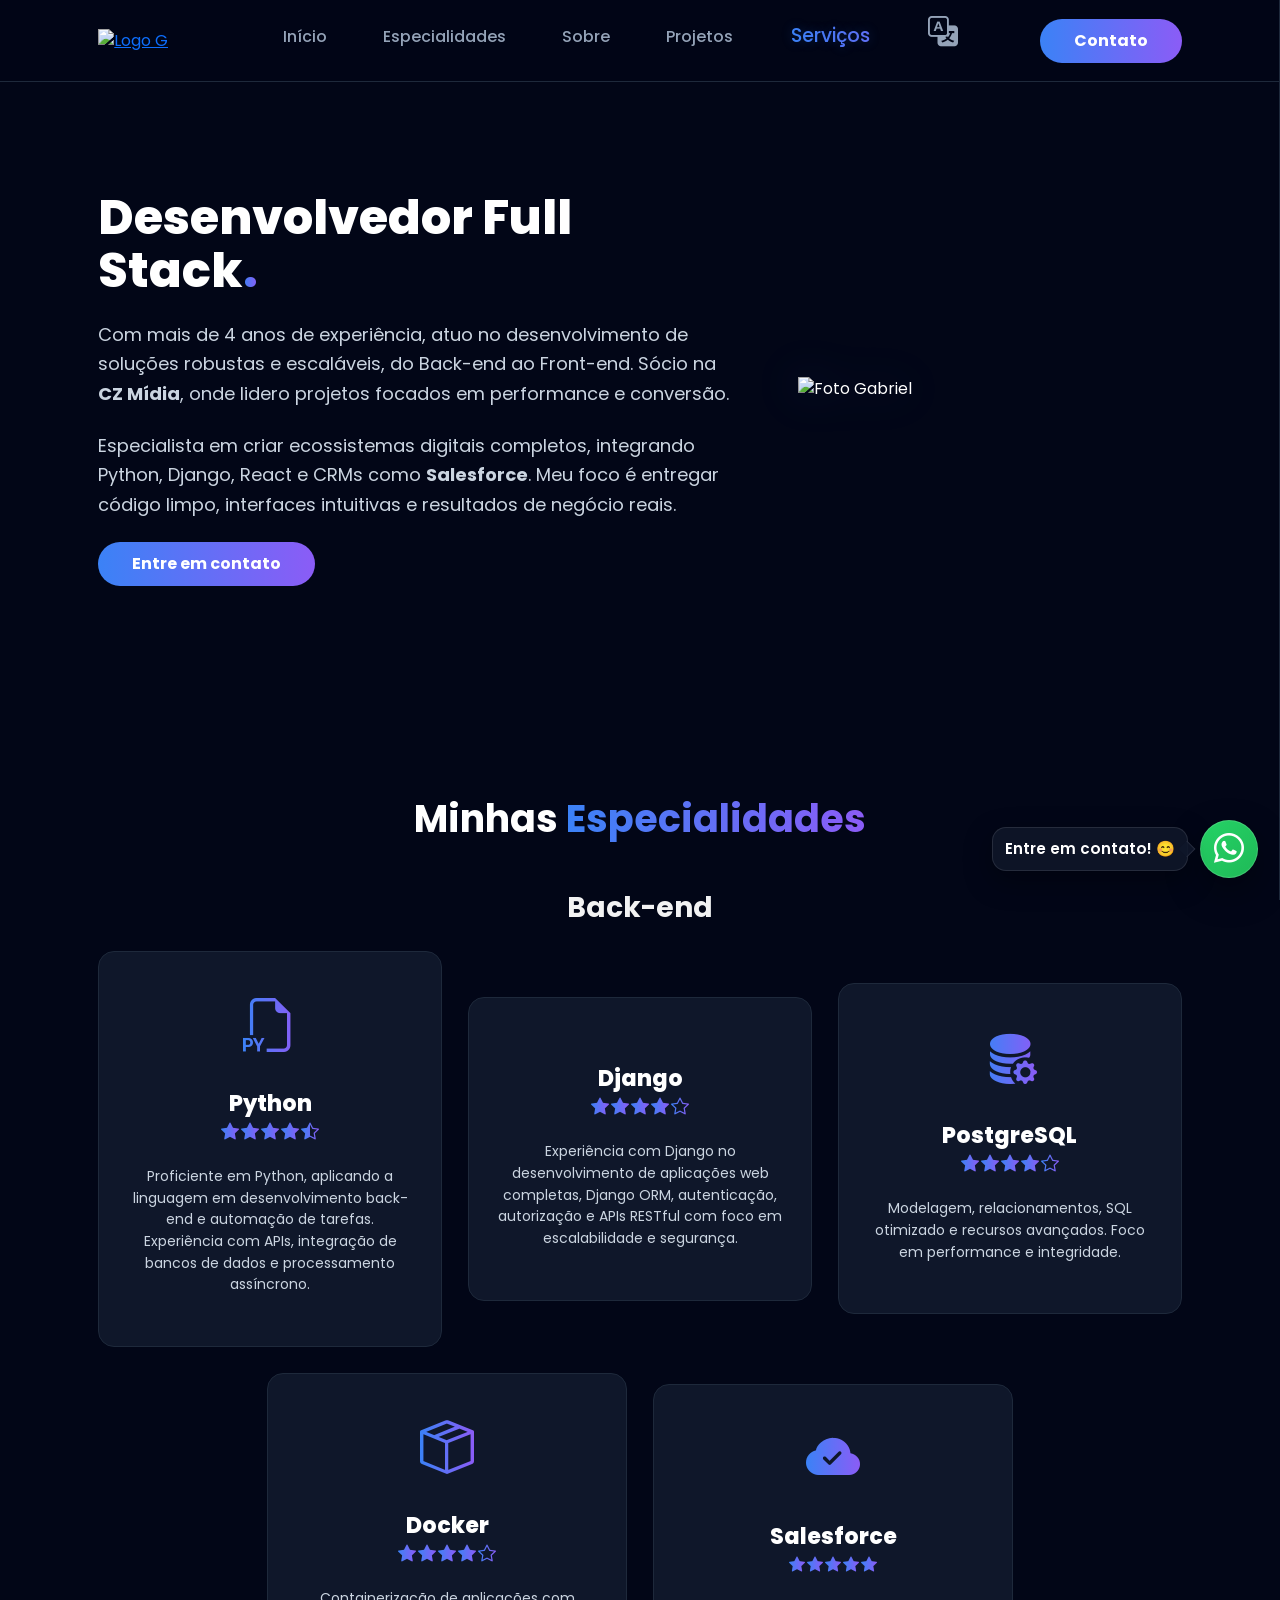
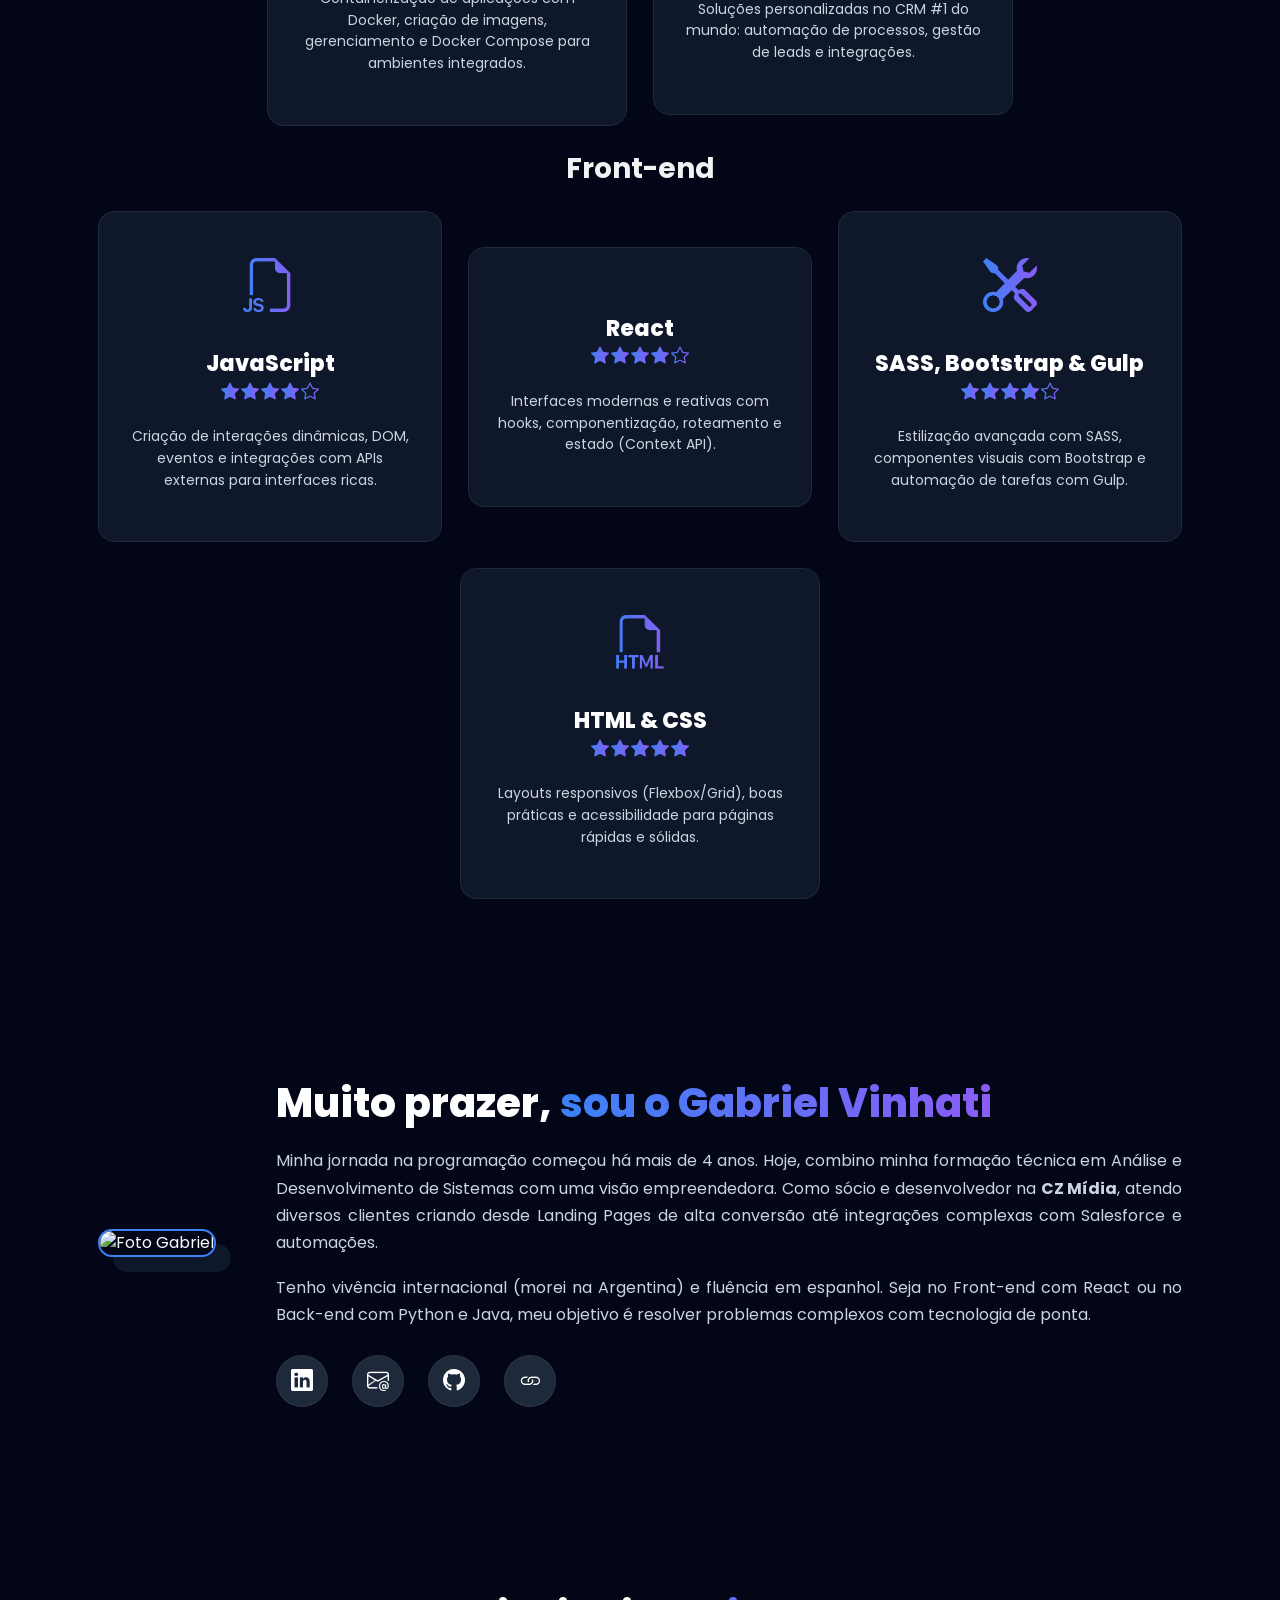
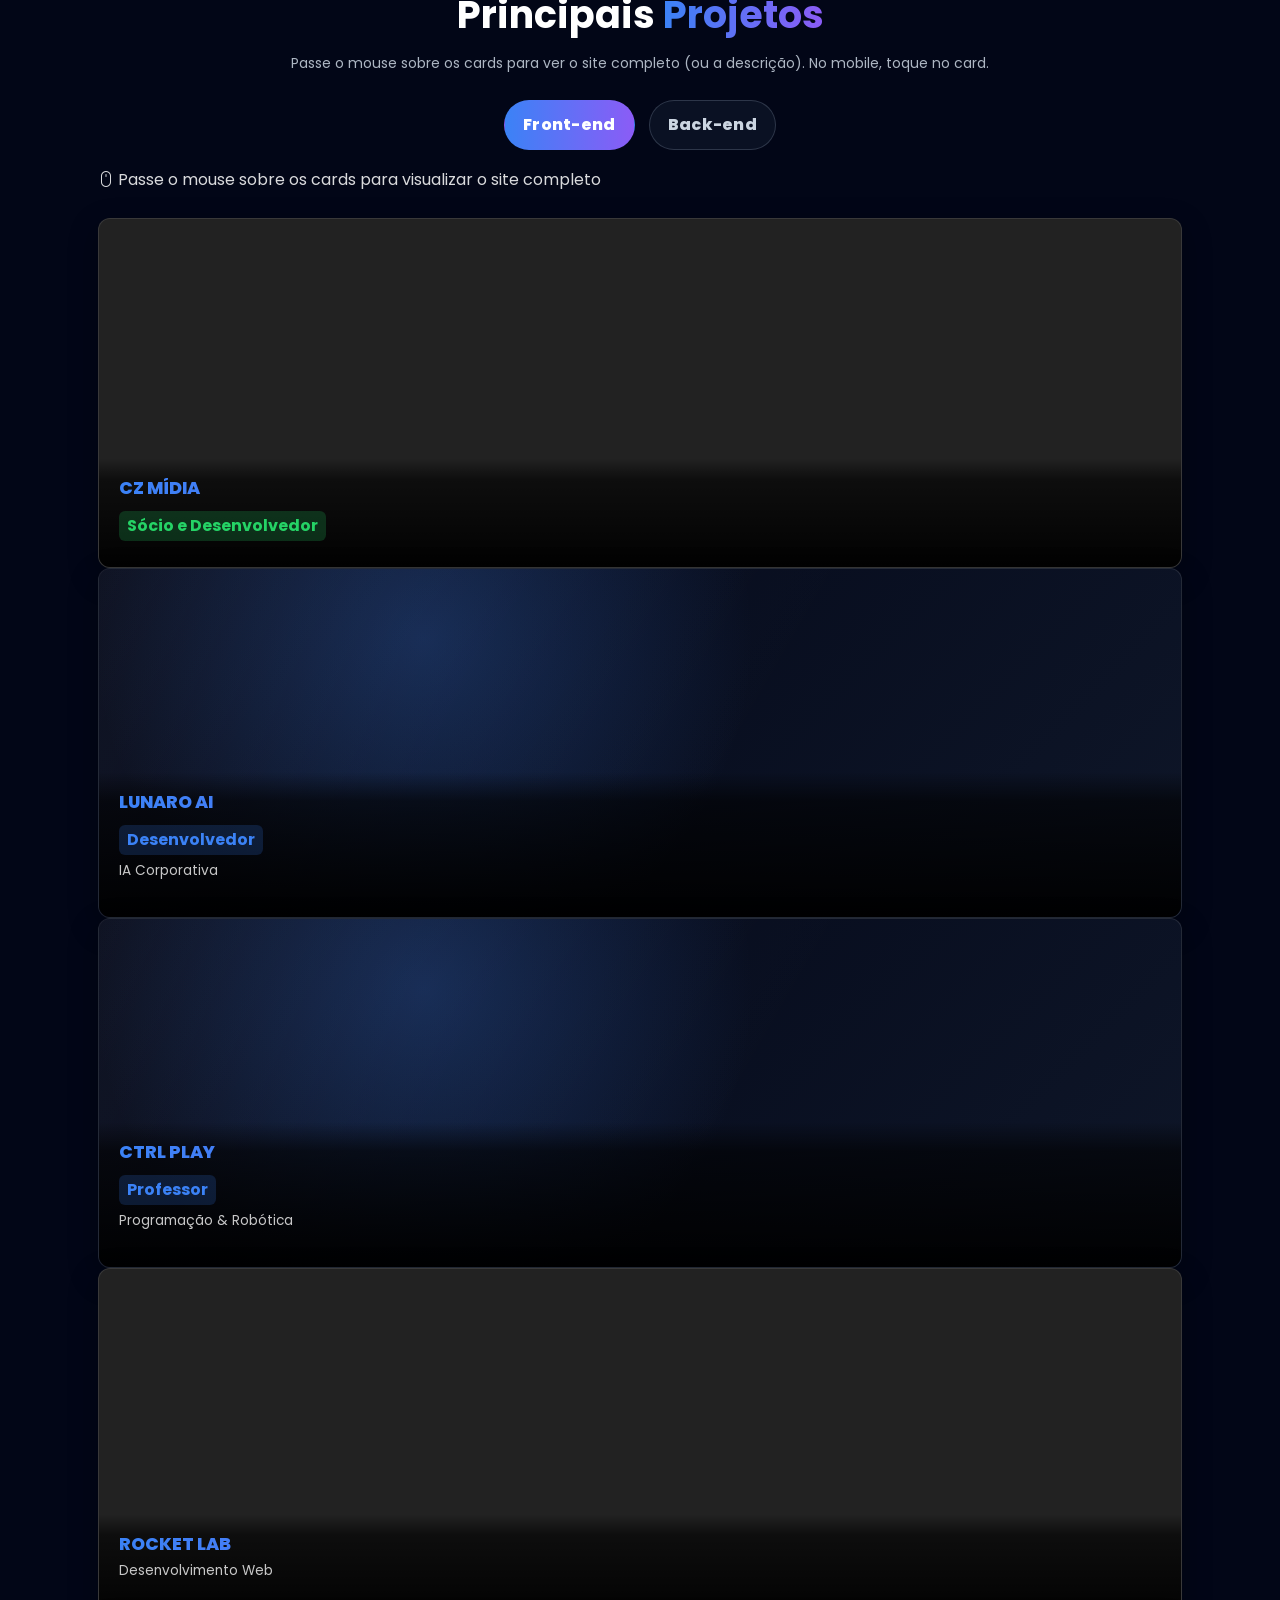
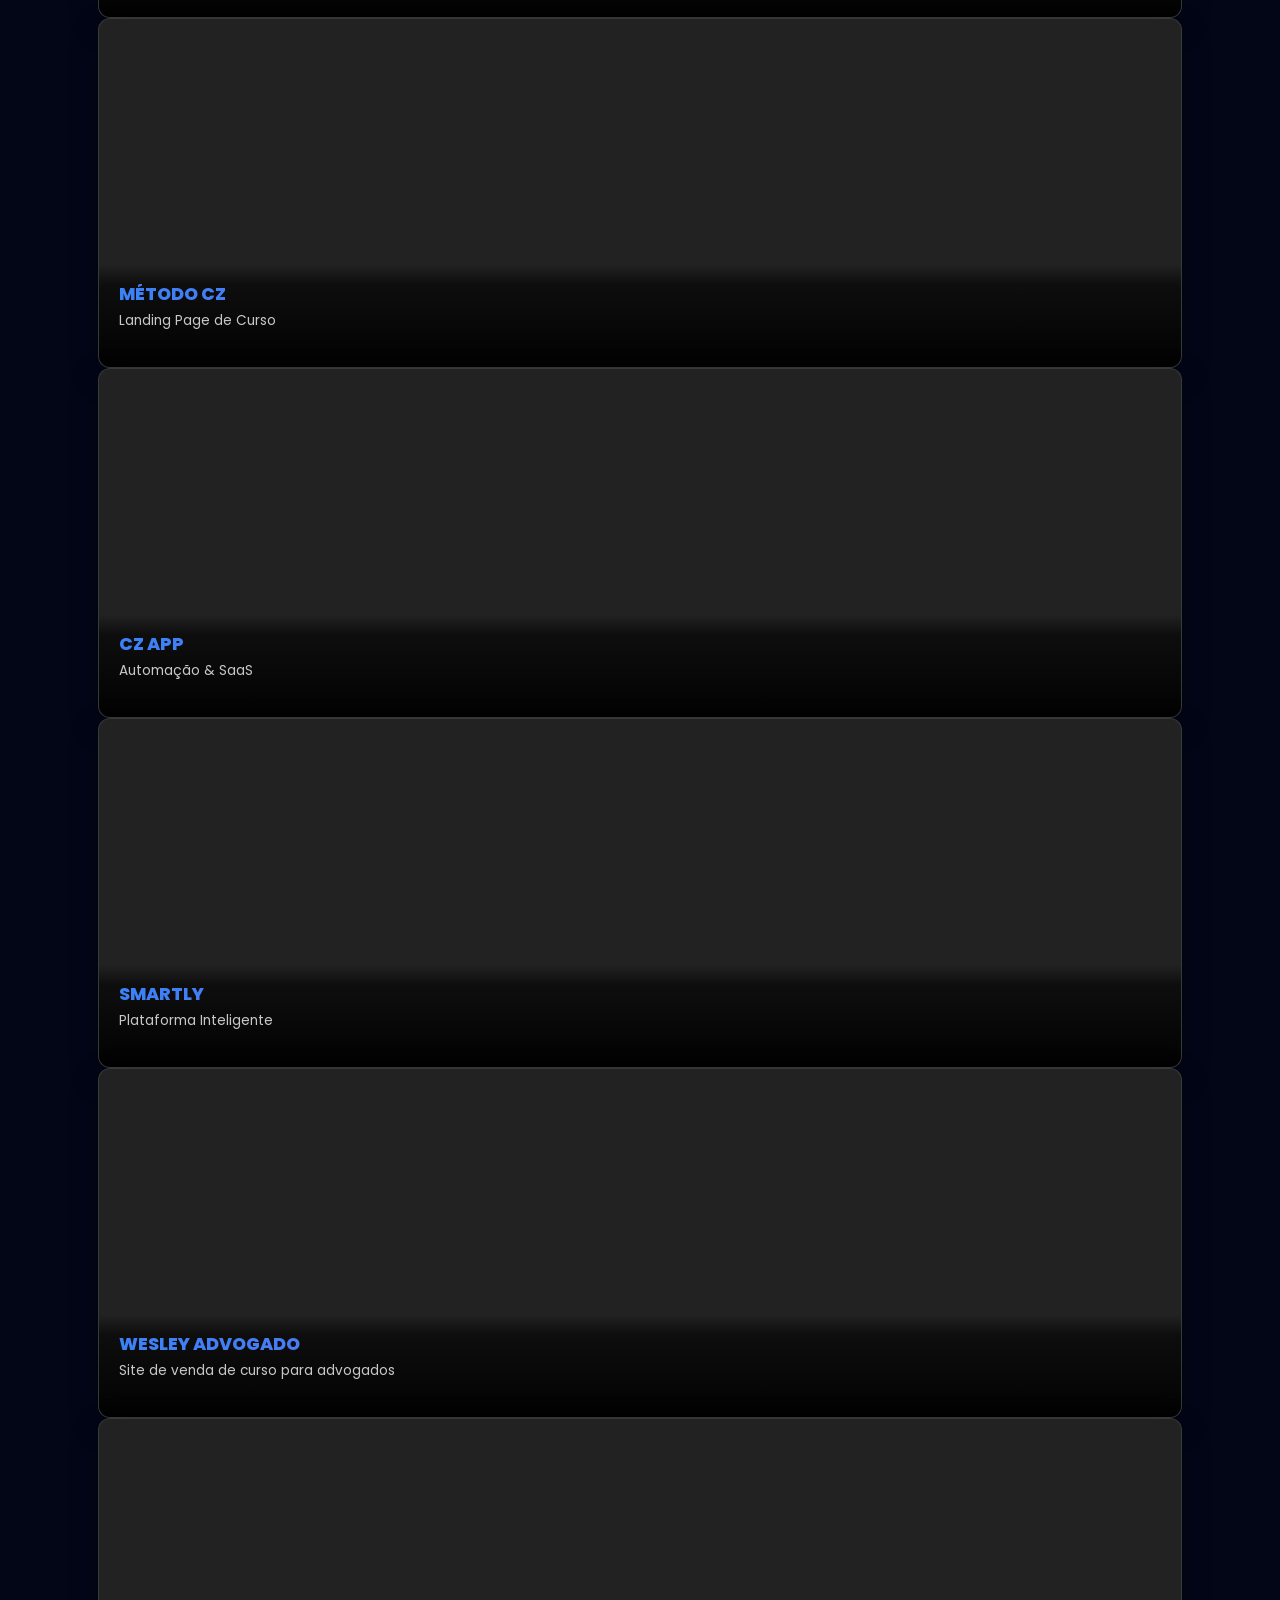
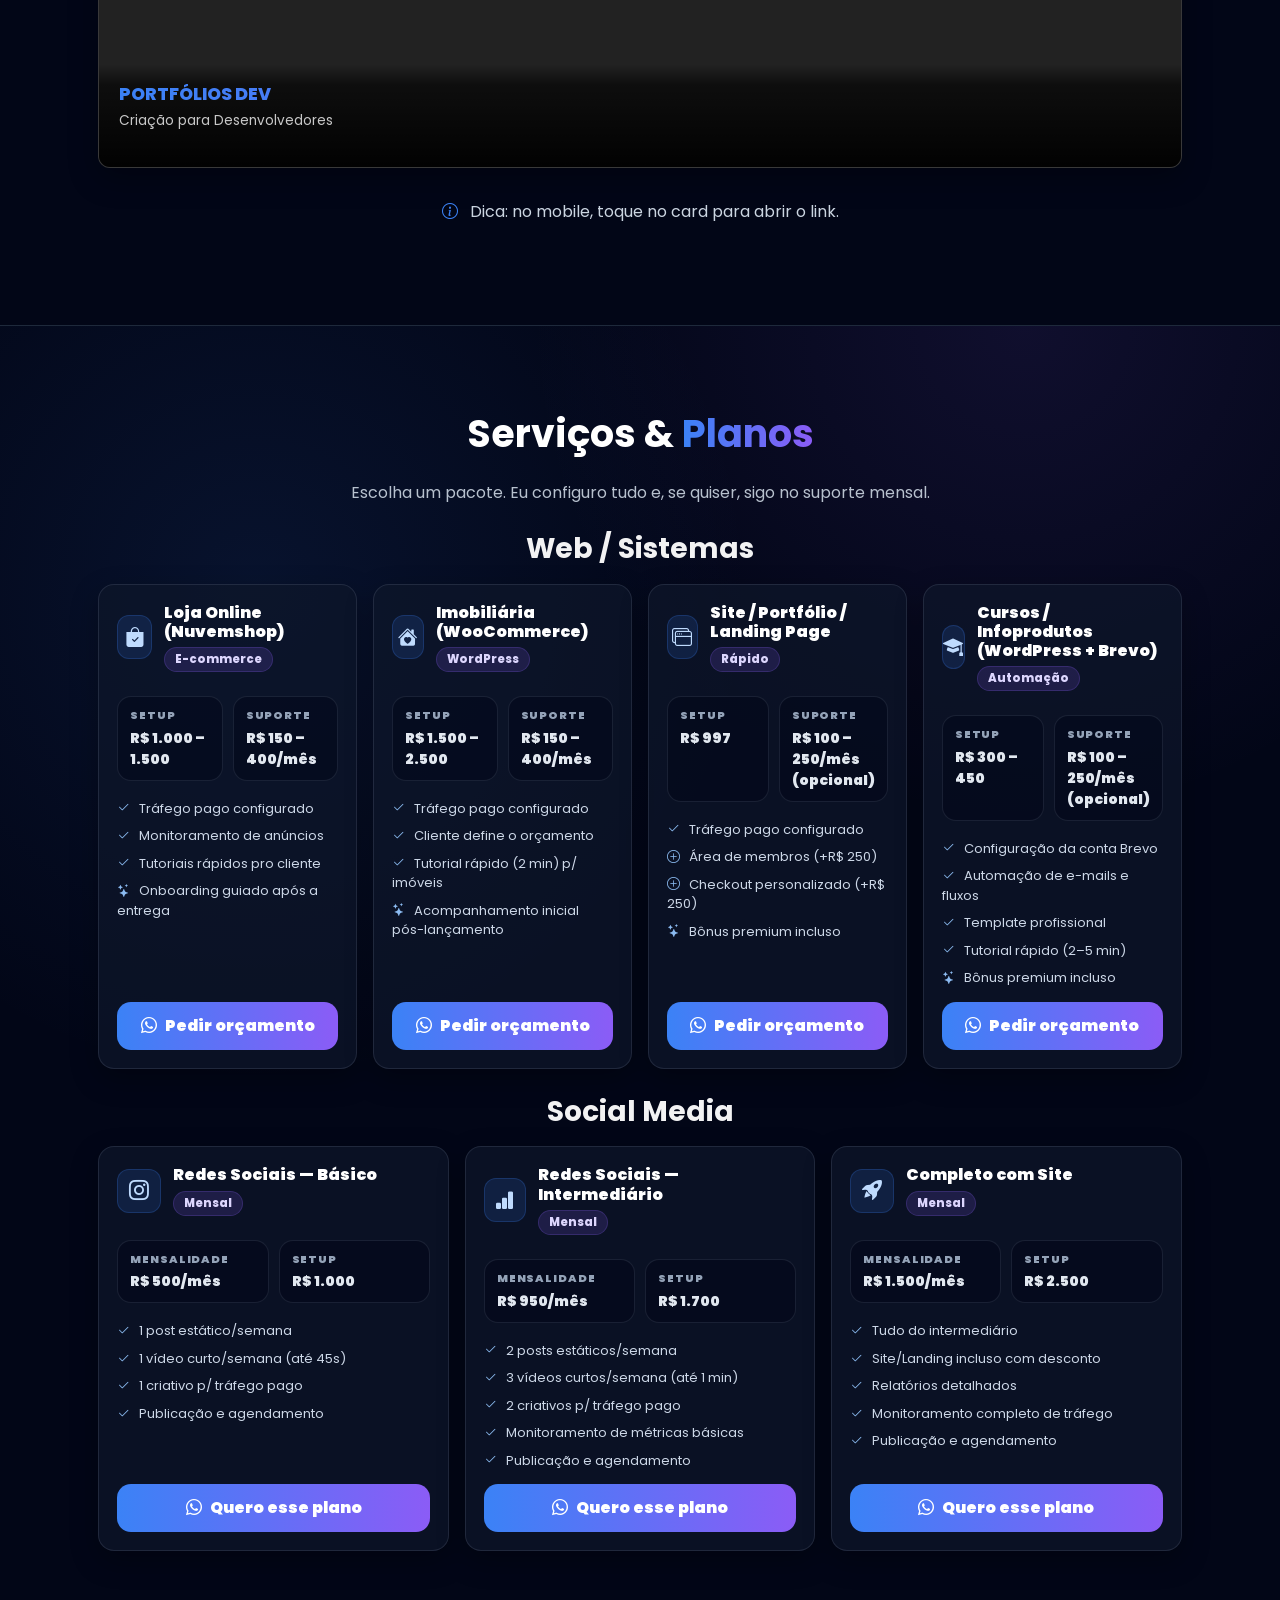
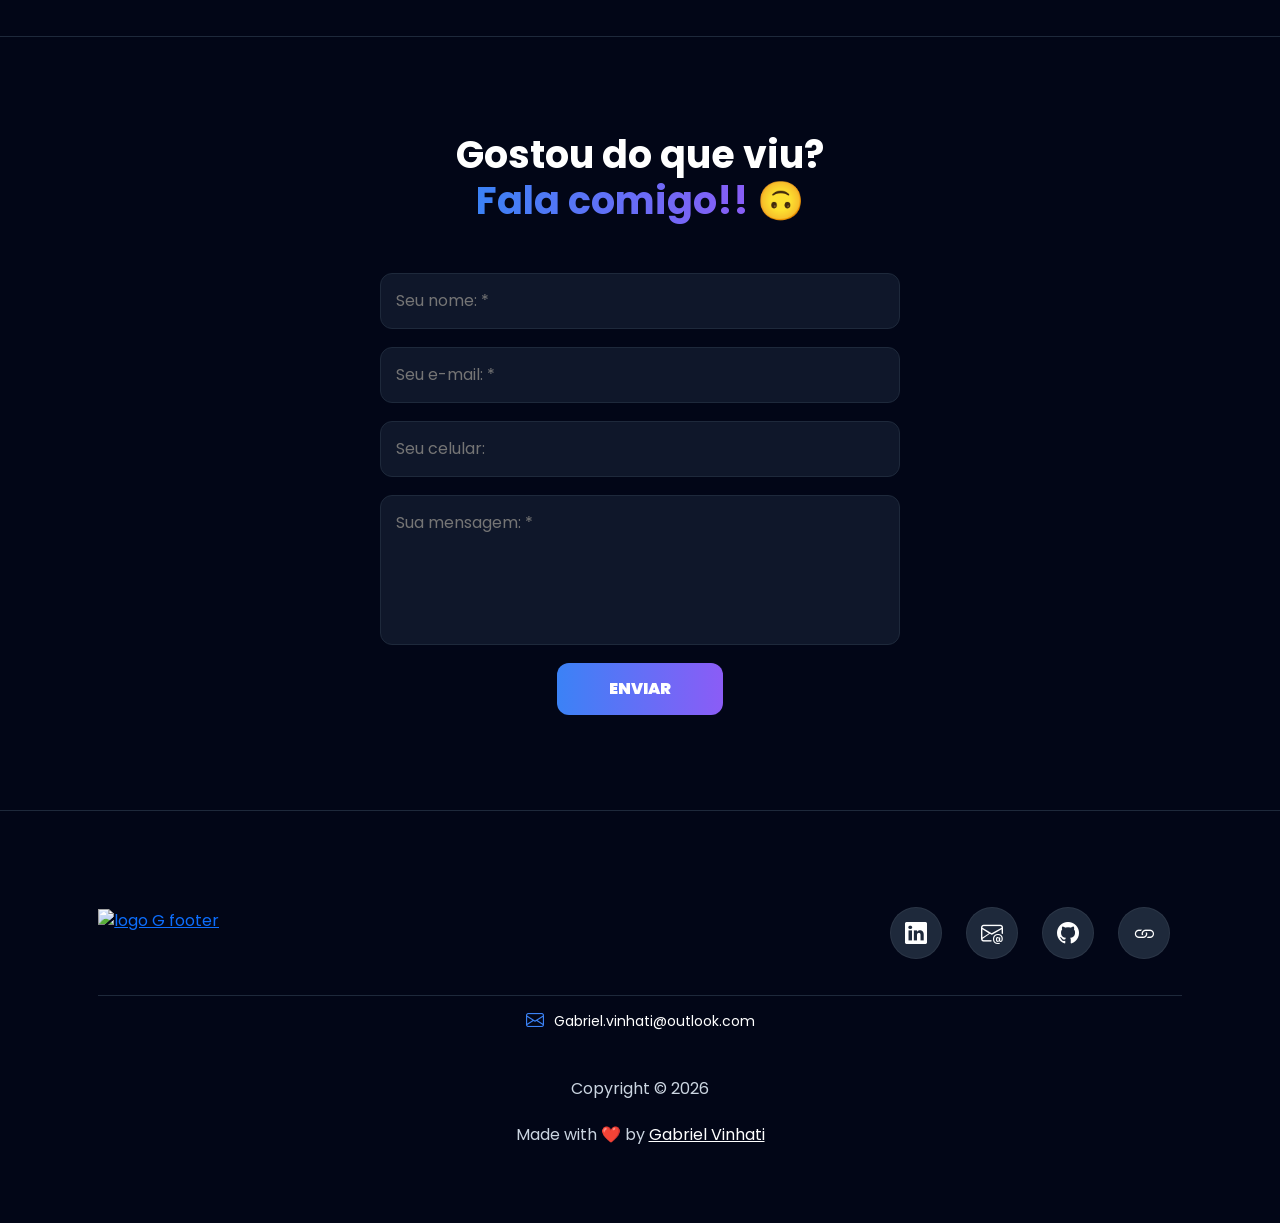
==== commit 324cf913: "att img" ====
--- a/index.html
+++ b/index.html
@@ -3,7 +3,7 @@
   <head>
     <meta charset="UTF-8" />
     <meta name="viewport" content="width=device-width, initial-scale=1.0" />
-    <link rel="icon" href="images/G-ENZO.ico" type="image/x-icon" />
+    <link rel="icon" href="https://raw.githubusercontent.com/GabrielVinhati/DevGabriel-Portfolio/refs/heads/main/images/G-ENZO.ico" type="image/x-icon" />
 
     <!-- Tailwind (prefixo tw- para NÃO conflitar com sua classe .flex) -->
     <script>
@@ -61,7 +61,7 @@
       <div class="interface">
         <div class="logo">
           <a href="#topo" aria-label="Voltar ao topo">
-            <img src="images/G ENZO.png" alt="Logo G" />
+            <img src="https://res.cloudinary.com/dmnxpy5zt/image/upload/v1769652333/G-ENZO_ymdfay.ico" alt="Logo G" />
           </a>
         </div>
 
@@ -71,6 +71,7 @@
             <li><a href="#especialidades">Especialidades</a></li>
             <li><a href="#sobre">Sobre</a></li>
             <li><a href="#projetos">Projetos</a></li>
+            <li><a href="#servicos" class="nav-highlight">Serviços</a></li>
             <li>
               <a href="english.html" aria-label="Trocar idioma">
                 <i class="bi bi-translate" style="font-size: 30px"></i>
@@ -100,6 +101,7 @@
               <li><a href="#especialidades" class="js-close-menu">Especialidades</a></li>
               <li><a href="#sobre" class="js-close-menu">Sobre</a></li>
               <li><a href="#projetos" class="js-close-menu">Projetos</a></li>
+              <li><a href="#servicos" class="nav-highlight">Serviços</a></li>
               <li><a href="#contato" class="js-close-menu">Contato</a></li>
               <li><a href="english.html">English</a></li>
             </ul>
@@ -116,7 +118,7 @@
         <div class="interface">
           <div class="flex topo-grid">
             <div class="txt-topo-site" data-aos="fade-right">
-              <h1>Desenvolvedor Full Stack <span>.</span></h1>
+              <h1>Desenvolvedor Full Stack<span>.</span></h1>
 
               <p>
                 Com mais de 4 anos de experiência, atuo no desenvolvimento de soluções robustas e escaláveis,
@@ -136,7 +138,7 @@
             </div>
 
             <div class="img-topo-site" data-aos="fade-left">
-              <img src="images/ENZEL 01.png" alt="Foto Gabriel" />
+              <img src="https://res.cloudinary.com/dmnxpy5zt/image/upload/v1769652339/ENZEL_01_nqpzgd.png" alt="Foto Gabriel" />
             </div>
           </div>
         </div>
@@ -280,7 +282,7 @@
         <div class="interface">
           <div class="flex about-grid">
             <div class="img-sobre" data-aos="zoom-in">
-              <img src="images/eubuenos.jpg" alt="Foto Gabriel" loading="lazy" />
+              <img src="https://res.cloudinary.com/dmnxpy5zt/image/upload/v1769652254/eu_iig8te.jpg" alt="Foto Gabriel" loading="lazy" />
             </div>
 
             <div class="txt-sobre" data-aos="fade-left">
@@ -356,7 +358,7 @@
                 <a href="index.html" class="project-card-link">
                     <div
                     class="scroll-project"
-                    style="background-image: url('https://github.com/GabrielVinhati/img-port-gabriel/blob/main/czmidia.png?raw=true');"
+                    style="background-image: url('https://res.cloudinary.com/dmnxpy5zt/image/upload/v1769652588/czmidia_wctpt2.png');"
                     >
                     <div class="project-info">
                         <h3>CZ Mídia</h3>
@@ -367,7 +369,7 @@
             
                 <a href="https://www.linkedin.com/company/lunaroai" target="_blank" class="project-card-link" rel="noreferrer">
                     <div class="scroll-project no-scroll logo-card"
-                         style="--logo: url('images/lunaro.jpg'); --logo-size: 72%;">
+                         style="--logo: url('https://github.com/GabrielVinhati/img-port-gabriel/blob/main/lunaro.jpg?raw=true'); --logo-size: 72%;">
                       <div class="project-info">
                         <h3>Lunaro AI</h3>
                         <span class="project-tag">Desenvolvedor</span>
@@ -379,7 +381,7 @@
             
                   <a href="https://www.linkedin.com/school/escolactrlplay/" target="_blank" class="project-card-link" rel="noreferrer">
                     <div class="scroll-project no-scroll logo-card"
-                         style="--logo: url('images/ctrlplay.png'); --logo-size: 70%;">
+                         style="--logo: url('https://raichu-uploads.s3.amazonaws.com/logo_ctrl-play-rp-escola-de-programacao-e-robotica_sj4L40.png'); --logo-size: 70%;">
                       <div class="project-info">
                         <h3>CTRL Play</h3>
                         <span class="project-tag">Professor</span>
@@ -392,7 +394,7 @@
                 <a href="#" class="project-card-link">
                     <div
                     class="scroll-project"
-                    style="background-image: url('https://github.com/GabrielVinhati/img-port-gabriel/blob/main/rocketlab.png?raw=true');"
+                    style="background-image: url('https://res.cloudinary.com/dmnxpy5zt/image/upload/v1769652588/rocketlab_uhswvt.png');"
                     >
                     <div class="project-info">
                         <h3>Rocket Lab</h3>
@@ -404,7 +406,7 @@
                 <a href="#" class="project-card-link">
                     <div
                     class="scroll-project"
-                    style="background-image: url('https://github.com/GabrielVinhati/img-port-gabriel/blob/main/metodoCZ.png?raw=true');"
+                    style="background-image: url('https://res.cloudinary.com/dmnxpy5zt/image/upload/v1769652588/metodoCZ_kmtfex.png');"
                     >
                     <div class="project-info">
                         <h3>Método CZ</h3>
@@ -416,7 +418,7 @@
                 <a href="#" class="project-card-link">
                     <div
                     class="scroll-project"
-                    style="background-image: url('https://github.com/GabrielVinhati/img-port-gabriel/blob/main/czap.png?raw=true');"
+                    style="background-image: url('https://res.cloudinary.com/dmnxpy5zt/image/upload/v1769652590/czap_yi3ps3.png');"
                     >
                     <div class="project-info">
                         <h3>CZ App</h3>
@@ -428,7 +430,7 @@
                 <a href="#" class="project-card-link">
                     <div
                     class="scroll-project"
-                    style="background-image: url('https://github.com/GabrielVinhati/img-port-gabriel/blob/main/smartly.png?raw=true');"
+                    style="background-image: url('https://res.cloudinary.com/dmnxpy5zt/image/upload/v1769652588/smartly_gd4mcq.png');"
                     >
                     <div class="project-info">
                         <h3>Smartly</h3>
@@ -440,11 +442,11 @@
                 <a href="#" class="project-card-link">
                     <div
                     class="scroll-project"
-                    style="background-image: url('https://github.com/GabrielVinhati/img-port-gabriel/blob/main/wesley.png?raw=true');"
+                    style="background-image: url('https://res.cloudinary.com/dmnxpy5zt/image/upload/v1769652886/imersao-trabalhista.wesleycamporesadvogado.com__1_wuaw76.png');"
                     >
                     <div class="project-info">
                         <h3>Wesley Advogado</h3>
-                        <p>Site Institucional Jurídico</p>
+                        <p>Site de venda de curso para advogados</p>
                     </div>
                     </div>
                 </a>
@@ -454,7 +456,7 @@
                 <a href="#" class="project-card-link">
                     <div
                     class="scroll-project"
-                    style="background-image: url('https://github.com/GabrielVinhati/img-port-gabriel/blob/main/portfoliopessoal.png?raw=true');"
+                    style="background-image: url('https://res.cloudinary.com/dmnxpy5zt/image/upload/v1769652971/127.0.0.1_5500_index.html_yhdrvh.png');"
                     >
                     <div class="project-info">
                         <h3>Portfólios Dev</h3>
@@ -480,7 +482,7 @@
             <div class="swiper mySwiper">
               <div class="swiper-wrapper">
                 <div class="swiper-slide">
-                  <div class="img-port" style="background-image: url(images/crudfarmacia.jpg)">
+                  <div class="img-port" style="background-image: url(https://github.com/GabrielVinhati/DevGabriel-Portfolio/blob/main/images/crudfarmacia.jpg?raw=true)">
                     <a href="https://github.com/GabrielVinhati/CrudFarmacia" target="_blank" rel="noopener">
                       <div class="overlay overlay-fixed">
                         <h3>Farmácia - Gerenciamento de Medicamentos</h3>
@@ -493,7 +495,7 @@
                 </div>
 
                 <div class="swiper-slide">
-                  <div class="img-port" style="background-image: url(images/projetouserdeptfoto.jpg)">
+                  <div class="img-port" style="background-image: url(https://github.com/GabrielVinhati/DevGabriel-Portfolio/blob/main/images/projetouserdeptfoto.jpg?raw=true)">
                     <a href="https://github.com/GabrielVinhati/Projeto-Usuario-Departamento" target="_blank" rel="noopener">
                       <div class="overlay overlay-fixed">
                         <h3>Gestão de Usuários e Departamentos</h3>
@@ -506,7 +508,7 @@
                 </div>
 
                 <div class="swiper-slide">
-                  <div class="img-port" style="background-image: url(images/projetodjangoTodo-List.jpg)">
+                  <div class="img-port" style="background-image: url(https://github.com/GabrielVinhati/DevGabriel-Portfolio/blob/main/images/projetodjangoTodo-List.jpg?raw=true)">
                     <a href="https://github.com/GabrielVinhati/TodoList-PY-Django" target="_blank" rel="noopener">
                       <div class="overlay overlay-fixed">
                         <h3>To-Do List</h3>
@@ -519,7 +521,7 @@
                 </div>
 
                 <div class="swiper-slide">
-                  <div class="img-port" style="background-image: url(images/bot_furia.png)">
+                  <div class="img-port" style="background-image: url(https://github.com/GabrielVinhati/DevGabriel-Portfolio/blob/main/images/bot_furia.png?raw=true)">
                     <a href="https://github.com/GabrielVinhati/BOT_TELEGRAM_FURIA" target="_blank" rel="noopener">
                       <div class="overlay overlay-fixed">
                         <h3>Bot Telegram FURIA eSports</h3>
@@ -532,7 +534,7 @@
                 </div>
 
                 <div class="swiper-slide">
-                  <div class="img-port" style="background-image: url(images/flappy_bird.png)">
+                  <div class="img-port" style="background-image: url(https://github.com/GabrielVinhati/DevGabriel-Portfolio/blob/main/images/flappy_bird.png?raw=true)">
                     <a href="https://github.com/GabrielVinhati/flappy_bird_pygame" target="_blank" rel="noopener">
                       <div class="overlay overlay-fixed">
                         <h3>Flappy Bird</h3>
@@ -552,6 +554,269 @@
           </div>
         </div>
       </section>
+      <!-- SERVIÇOS & PLANOS -->
+      <section class="servicos" id="servicos">
+        <div class="interface">
+          <h2 class="titulo">Serviços & <span>Planos</span></h2>
+          <p class="servicos-sub">
+            Escolha um pacote. Eu configuro tudo e, se quiser, sigo no suporte mensal.
+          </p>
+
+          <!-- WEB / SISTEMAS -->
+          <h3 class="sec-subtitle">Web / Sistemas</h3>
+          <div class="servicos-grid" data-aos="fade-up">
+            <!-- Loja Online -->
+            <div class="servico-card">
+              <div class="servico-head">
+                <div class="servico-icon"><i class="bi bi-bag-check-fill"></i></div>
+                <div class="servico-title">
+                  <h3>Loja Online (Nuvemshop)</h3>
+                  <span class="servico-badge">E-commerce</span>
+                </div>
+              </div>
+
+              <div class="servico-pricing">
+                <div class="price-box">
+                  <span class="price-label">Setup</span>
+                  <span class="price-value">R$ 1.000 – 1.500</span>
+                </div>
+                <div class="price-box">
+                  <span class="price-label">Suporte</span>
+                  <span class="price-value">R$ 150 – 400/mês</span>
+                </div>
+              </div>
+
+              <ul class="servico-lista">
+                <li><i class="bi bi-check2"></i> Tráfego pago configurado</li>
+                <li><i class="bi bi-check2"></i> Monitoramento de anúncios</li>
+                <li><i class="bi bi-check2"></i> Tutoriais rápidos pro cliente</li>
+                <li><i class="bi bi-stars"></i> Onboarding guiado após a entrega</li>
+              </ul>
+
+              <a class="servico-cta"
+                target="_blank" rel="noopener noreferrer"
+                href="https://wa.me/5527992292884?text=Ol%C3%A1!%20Quero%20uma%20Loja%20Online%20(Nuvemshop).%20Pode%20me%20passar%20o%20processo%20e%20prazos%3F">
+                <i class="bi bi-whatsapp"></i> Pedir orçamento
+              </a>
+            </div>
+
+            <!-- Imobiliária -->
+            <div class="servico-card">
+              <div class="servico-head">
+                <div class="servico-icon"><i class="bi bi-house-heart-fill"></i></div>
+                <div class="servico-title">
+                  <h3>Imobiliária (WooCommerce)</h3>
+                  <span class="servico-badge">WordPress</span>
+                </div>
+              </div>
+
+              <div class="servico-pricing">
+                <div class="price-box">
+                  <span class="price-label">Setup</span>
+                  <span class="price-value">R$ 1.500 – 2.500</span>
+                </div>
+                <div class="price-box">
+                  <span class="price-label">Suporte</span>
+                  <span class="price-value">R$ 150 – 400/mês</span>
+                </div>
+              </div>
+
+              <ul class="servico-lista">
+                <li><i class="bi bi-check2"></i> Tráfego pago configurado</li>
+                <li><i class="bi bi-check2"></i> Cliente define o orçamento</li>
+                <li><i class="bi bi-check2"></i> Tutorial rápido (2 min) p/ imóveis</li>
+                <li><i class="bi bi-stars"></i> Acompanhamento inicial pós-lançamento</li>
+              </ul>
+
+              <a class="servico-cta"
+                target="_blank" rel="noopener noreferrer"
+                href="https://wa.me/5527992292884?text=Ol%C3%A1!%20Quero%20um%20site%20para%20Imobili%C3%A1ria%20(WooCommerce).%20Podemos%20conversar%20sobre%20setup%2C%20suporte%20e%20tr%C3%A1fego%3F">
+                <i class="bi bi-whatsapp"></i> Pedir orçamento
+              </a>
+            </div>
+
+            <!-- Site/Portfolio/LP -->
+            <div class="servico-card">
+              <div class="servico-head">
+                <div class="servico-icon"><i class="bi bi-window-stack"></i></div>
+                <div class="servico-title">
+                  <h3>Site / Portfólio / Landing Page</h3>
+                  <span class="servico-badge">Rápido</span>
+                </div>
+              </div>
+
+              <div class="servico-pricing">
+                <div class="price-box">
+                  <span class="price-label">Setup</span>
+                  <span class="price-value">R$ 997</span>
+                </div>
+                <div class="price-box">
+                  <span class="price-label">Suporte</span>
+                  <span class="price-value">R$ 100 – 250/mês (opcional)</span>
+                </div>
+              </div>
+
+              <ul class="servico-lista">
+                <li><i class="bi bi-check2"></i> Tráfego pago configurado</li>
+                <li><i class="bi bi-plus-circle"></i> Área de membros (+R$ 250)</li>
+                <li><i class="bi bi-plus-circle"></i> Checkout personalizado (+R$ 250)</li>
+                <li><i class="bi bi-stars"></i> Bônus premium incluso</li>
+              </ul>
+
+              <a class="servico-cta"
+                target="_blank" rel="noopener noreferrer"
+                href="https://wa.me/5527992292884?text=Ol%C3%A1!%20Quero%20um%20Site%2FPortf%C3%B3lio%2FLanding%20Page%20(R%24%20997).%20Pode%20me%20explicar%20as%20op%C3%A7%C3%B5es%20(Checkout%2C%20Membros)%3F">
+                <i class="bi bi-whatsapp"></i> Pedir orçamento
+              </a>
+            </div>
+
+            <!-- Cursos/Infoprodutos -->
+            <div class="servico-card">
+              <div class="servico-head">
+                <div class="servico-icon"><i class="bi bi-mortarboard-fill"></i></div>
+                <div class="servico-title">
+                  <h3>Cursos / Infoprodutos (WordPress + Brevo)</h3>
+                  <span class="servico-badge">Automação</span>
+                </div>
+              </div>
+
+              <div class="servico-pricing">
+                <div class="price-box">
+                  <span class="price-label">Setup</span>
+                  <span class="price-value">R$ 300 – 450</span>
+                </div>
+                <div class="price-box">
+                  <span class="price-label">Suporte</span>
+                  <span class="price-value">R$ 100 – 250/mês (opcional)</span>
+                </div>
+              </div>
+
+              <ul class="servico-lista">
+                <li><i class="bi bi-check2"></i> Configuração da conta Brevo</li>
+                <li><i class="bi bi-check2"></i> Automação de e-mails e fluxos</li>
+                <li><i class="bi bi-check2"></i> Template profissional</li>
+                <li><i class="bi bi-check2"></i> Tutorial rápido (2–5 min)</li>
+                <li><i class="bi bi-stars"></i> Bônus premium incluso</li>
+              </ul>
+
+              <a class="servico-cta"
+                target="_blank" rel="noopener noreferrer"
+                href="https://wa.me/5527992292884?text=Ol%C3%A1!%20Quero%20configurar%20Cursos%2FInfoproduto%20(WordPress%20%2B%20Brevo)%20com%20automa%C3%A7%C3%B5es.%20Podemos%20fechar%20setup%20e%20monitoramento%3F">
+                <i class="bi bi-whatsapp"></i> Pedir orçamento
+              </a>
+            </div>
+          </div>
+
+          <!-- SOCIAL MEDIA -->
+          <h3 class="sec-subtitle tw-mt-6">Social Media</h3>
+          <div class="servicos-grid social-grid" data-aos="fade-up">
+            <div class="servico-card">
+              <div class="servico-head">
+                <div class="servico-icon"><i class="bi bi-instagram"></i></div>
+                <div class="servico-title">
+                  <h3>Redes Sociais — Básico</h3>
+                  <span class="servico-badge">Mensal</span>
+                </div>
+              </div>
+
+              <div class="servico-pricing one-line">
+                <div class="price-box">
+                  <span class="price-label">Mensalidade</span>
+                  <span class="price-value">R$ 500/mês</span>
+                </div>
+                <div class="price-box">
+                  <span class="price-label">Setup</span>
+                  <span class="price-value">R$ 1.000</span>
+                </div>
+              </div>
+
+              <ul class="servico-lista">
+                <li><i class="bi bi-check2"></i> 1 post estático/semana</li>
+                <li><i class="bi bi-check2"></i> 1 vídeo curto/semana (até 45s)</li>
+                <li><i class="bi bi-check2"></i> 1 criativo p/ tráfego pago</li>
+                <li><i class="bi bi-check2"></i> Publicação e agendamento</li>
+              </ul>
+
+              <a class="servico-cta"
+                target="_blank" rel="noopener noreferrer"
+                href="https://wa.me/5527992292884?text=Ol%C3%A1!%20Quero%20o%20Pacote%20de%20Redes%20Sociais%20B%C3%A1sico%20(Setup%20R%24%201000%20%2B%20R%24%20500%2Fm%C3%AAs).">
+                <i class="bi bi-whatsapp"></i> Quero esse plano
+              </a>
+            </div>
+
+            <div class="servico-card">
+              <div class="servico-head">
+                <div class="servico-icon"><i class="bi bi-bar-chart-fill"></i></div>
+                <div class="servico-title">
+                  <h3>Redes Sociais — Intermediário</h3>
+                  <span class="servico-badge">Mensal</span>
+                </div>
+              </div>
+
+              <div class="servico-pricing one-line">
+                <div class="price-box">
+                  <span class="price-label">Mensalidade</span>
+                  <span class="price-value">R$ 950/mês</span>
+                </div>
+                <div class="price-box">
+                  <span class="price-label">Setup</span>
+                  <span class="price-value">R$ 1.700</span>
+                </div>
+              </div>
+
+              <ul class="servico-lista">
+                <li><i class="bi bi-check2"></i> 2 posts estáticos/semana</li>
+                <li><i class="bi bi-check2"></i> 3 vídeos curtos/semana (até 1 min)</li>
+                <li><i class="bi bi-check2"></i> 2 criativos p/ tráfego pago</li>
+                <li><i class="bi bi-check2"></i> Monitoramento de métricas básicas</li>
+                <li><i class="bi bi-check2"></i> Publicação e agendamento</li>
+              </ul>
+
+              <a class="servico-cta"
+                target="_blank" rel="noopener noreferrer"
+                href="https://wa.me/5527992292884?text=Ol%C3%A1!%20Quero%20o%20Pacote%20de%20Redes%20Sociais%20Intermedi%C3%A1rio%20(Setup%20R%24%201700%20%2B%20R%24%20950%2Fm%C3%AAs).">
+                <i class="bi bi-whatsapp"></i> Quero esse plano
+              </a>
+            </div>
+
+            <div class="servico-card">
+              <div class="servico-head">
+                <div class="servico-icon"><i class="bi bi-rocket-takeoff-fill"></i></div>
+                <div class="servico-title">
+                  <h3>Completo com Site</h3>
+                  <span class="servico-badge">Mensal</span>
+                </div>
+              </div>
+
+              <div class="servico-pricing one-line">
+                <div class="price-box">
+                  <span class="price-label">Mensalidade</span>
+                  <span class="price-value">R$ 1.500/mês</span>
+                </div>
+                <div class="price-box">
+                  <span class="price-label">Setup</span>
+                  <span class="price-value">R$ 2.500</span>
+                </div>
+              </div>
+
+              <ul class="servico-lista">
+                <li><i class="bi bi-check2"></i> Tudo do intermediário</li>
+                <li><i class="bi bi-check2"></i> Site/Landing incluso com desconto</li>
+                <li><i class="bi bi-check2"></i> Relatórios detalhados</li>
+                <li><i class="bi bi-check2"></i> Monitoramento completo de tráfego</li>
+                <li><i class="bi bi-check2"></i> Publicação e agendamento</li>
+              </ul>
+
+              <a class="servico-cta"
+                target="_blank" rel="noopener noreferrer"
+                href="https://wa.me/5527992292884?text=Ol%C3%A1!%20Quero%20o%20Pacote%20Completo%20com%20Site%20(Setup%20R%24%202500%20%2B%20R%24%201500%2Fm%C3%AAs).">
+                <i class="bi bi-whatsapp"></i> Quero esse plano
+              </a>
+            </div>
+          </div>
+
+        </div>
+      </section>
 
       <!-- CONTATO -->
       <section class="formulario" id="contato">
@@ -580,7 +845,7 @@
         <div class="line-footer">
           <div class="flex footer-top">
             <div class="logo-footer">
-              <a href="#topo"><img src="images/G ENZO.png" alt="logo G footer" /></a>
+              <a href="#topo"><img src="https://res.cloudinary.com/dmnxpy5zt/image/upload/v1769652333/G-ENZO_ymdfay.ico" alt="logo G footer" /></a>
             </div>
 
             <div class="g-social">
@@ -669,5 +934,20 @@
         btn.addEventListener("click", () => activateTab(btn.dataset.tab));
       });
     </script>
+    <!-- WhatsApp Floating Button -->
+    <div class="wa-float" aria-label="Contato via WhatsApp">
+      <span class="wa-bubble" role="note">Entre em contato! 😊</span>
+
+      <a
+        class="wa-btn"
+        href="https://wa.me/5527992292884"
+        target="_blank"
+        rel="noopener noreferrer"
+        aria-label="Abrir WhatsApp em nova aba"
+        title="Falar no WhatsApp"
+      >
+        <i class="bi bi-whatsapp" aria-hidden="true"></i>
+      </a>
+    </div>
   </body>
 </html>
--- a/style.css
+++ b/style.css
@@ -925,13 +925,14 @@
   
   #tab-frontend .project-tag {
     display: inline-block;
-    font-size: 0.7rem;
+    font-size: 1rem;
     background: rgba(59, 130, 246, 0.18);
     color: var(--color-primary);
     padding: 3px 8px;
     border-radius: 6px;
     margin-top: 6px;
     font-weight: 700;
+    margin-bottom: 6px;
   }
   
   /* tag verde (CZ Mídia) igual ao exemplo */
@@ -950,83 +951,541 @@
     }
   }
   /* Não fazer “scroll” em cards específicos (logos) */
-#tab-frontend .scroll-project.no-scroll {
-    background-position: center center !important;
-    background-size: cover !important;  /* ou: contain (se quiser ver a logo inteira) */
-    transition: transform 0.3s ease, box-shadow 0.3s ease, border-color 0.3s ease !important;
-  }
-  
-  /* Remove o efeito de descer o background no hover */
-  #tab-frontend .scroll-project.no-scroll:hover {
-    background-position: center center !important;
-  }
-  /* ======================================
+
+ /* ======================================
    FRONT-END: Logo cards (contain + fundo premium)
    ====================================== */
 
 /* Desliga “scroll” de background e centraliza */
 #tab-frontend .scroll-project.no-scroll {
-    background-position: center center !important;
-    transition: transform 0.3s ease, box-shadow 0.3s ease, border-color 0.3s ease !important;
-  }
-  
-  #tab-frontend .scroll-project.no-scroll:hover {
-    background-position: center center !important;
-  }
-  
-  /* Card especial de LOGO: logo em contain + fundo bonito */
-  #tab-frontend .scroll-project.logo-card {
+  background-position: center center !important;
+  transition: transform 0.3s ease, box-shadow 0.3s ease, border-color 0.3s ease !important;
+}
+
+#tab-frontend .scroll-project.no-scroll:hover {
+  background-position: center center !important;
+}
+
+/* Card especial de LOGO: logo em contain + fundo bonito */
+#tab-frontend .scroll-project.logo-card {
+  position: relative;
+  isolation: isolate; /* garante layers/overlay certinhos */
+  background-color: #0b1220;
+
+  /* 3 camadas: [logo] + [glow] + [gradiente] */
+  background-image:
+    var(--logo),
+    radial-gradient(600px circle at 30% 20%, rgba(59,130,246,0.25), transparent 55%),
+    linear-gradient(135deg, rgba(2,6,23,0.95), rgba(15,23,42,0.85));
+
+  /* Logo com “contain” controlável via --logo-size */
+  background-size:
+    var(--logo-size, 72%) auto,
+    cover,
+    cover;
+
+  background-position: center, center, center;
+  background-repeat: no-repeat;
+}
+
+/* Um brilho sutil (tipo “glass”) por cima do fundo */
+#tab-frontend .scroll-project.logo-card::after {
+  content: "";
+  position: absolute;
+  inset: 0;
+  z-index: 0;
+  background:
+    linear-gradient(120deg,
+      rgba(255,255,255,0.06) 0%,
+      rgba(255,255,255,0.02) 35%,
+      rgba(255,255,255,0.00) 60%);
+  opacity: 0.9;
+  pointer-events: none;
+}
+
+/* Mantém o texto acima das camadas */
+#tab-frontend .scroll-project.logo-card .project-info {
+  z-index: 1;
+}
+
+/* Opcional: no hover, dá um “glow” levinho (sem scroll) */
+#tab-frontend .scroll-project.logo-card:hover {
+  box-shadow: 0 15px 40px rgba(59, 130, 246, 0.18);
+  border-color: var(--color-primary);
+  transform: translateY(-5px);
+}
+
+/* No mobile, não some o overlay (já que não tem hover real) */
+@media (max-width: 768px) {
+  #tab-frontend .scroll-project.logo-card:hover .project-info {
+    opacity: 1;
+  }
+}
+
+  /* Social icons: remove "pontinhos" do abbr + evita underline/artefato inline */
+.g-social{
+  display: flex;
+  gap: 12px;
+  align-items: center;
+}
+
+.g-social abbr[title],
+.g-social abbr[data-bs-original-title]{
+  text-decoration: none !important;
+  border-bottom: none !important;
+  padding: 0 !important;
+  margin: 0 !important;
+  display: inline-flex;
+}
+
+.g-social a{
+  text-decoration: none !important;
+  display: inline-flex;
+}
+
+.g-social button:focus,
+.g-social button:active,
+.g-social a:focus,
+.g-social a:active{
+  outline: none !important;
+  box-shadow: none !important;
+}
+/* ======================================
+   FRONT-END: Logo cards (contain + fundo premium) [FIX]
+   ====================================== */
+
+/* corta o scroll desses cards */
+#tab-frontend .scroll-project.no-scroll,
+#tab-frontend .scroll-project.no-scroll:hover {
+  background-position: center !important;
+}
+
+/* fundo premium (gradientes) */
+#tab-frontend .scroll-project.logo-card {
+  position: relative;
+  overflow: hidden;
+
+  /* fundo bonito */
+  background-image:
+    radial-gradient(600px circle at 30% 20%, rgba(59,130,246,0.25), transparent 55%),
+    linear-gradient(135deg, rgba(2,6,23,0.95), rgba(15,23,42,0.85));
+  background-size: cover, cover;
+  background-position: center, center;
+  background-repeat: no-repeat;
+
+  /* remove a transição do background-position (pra não "scrollar") */
+  transition: transform 0.3s ease, box-shadow 0.3s ease, border-color 0.3s ease !important;
+}
+
+/* a LOGO em contain (independente do background do card) */
+#tab-frontend .scroll-project.logo-card::before {
+  content: "";
+  position: absolute;
+  inset: var(--logo-inset, 18%); /* menor = logo maior | maior = logo menor */
+  background-image: var(--logo);
+  background-repeat: no-repeat;
+  background-position: center;
+  background-size: contain;
+  z-index: 0;
+  filter: drop-shadow(0 10px 25px rgba(0,0,0,0.35));
+}
+
+/* brilho glass por cima do fundo */
+#tab-frontend .scroll-project.logo-card::after {
+  content: "";
+  position: absolute;
+  inset: 0;
+  z-index: 1;
+  background: linear-gradient(
+    120deg,
+    rgba(255,255,255,0.06) 0%,
+    rgba(255,255,255,0.02) 35%,
+    rgba(255,255,255,0.00) 60%
+  );
+  pointer-events: none;
+}
+
+/* texto por cima de tudo */
+#tab-frontend .scroll-project.logo-card .project-info {
+  z-index: 2;
+}
+
+/* impede o hover geral de tentar jogar pro "bottom center" */
+#tab-frontend .scroll-project.logo-card:hover {
+  background-position: center, center !important;
+  transform: translateY(-5px);
+  box-shadow: 0 15px 40px rgba(59, 130, 246, 0.18);
+  border-color: var(--color-primary);
+}
+
+/* Se você quiser que o texto NÃO suma nesses cards, descomenta: */
+/*
+#tab-frontend .scroll-project.logo-card:hover .project-info {
+  opacity: 1 !important;
+}
+*/
+/* ==========================
+   WhatsApp Floating Button
+   ========================== */
+
+   .wa-float {
+    position: fixed;
+    right: 22px;
+    bottom: 22px;
+    z-index: 9999;
+  
+    display: flex;
+    align-items: center;
+    gap: 12px;
+  }
+  
+  .wa-btn {
+    width: 58px;
+    height: 58px;
+    border-radius: 999px;
+    display: inline-flex;
+    align-items: center;
+    justify-content: center;
+  
+    background: linear-gradient(135deg, #25d366, #1fb957);
+    border: 1px solid rgba(255, 255, 255, 0.14);
+    box-shadow: 0 14px 35px rgba(0, 0, 0, 0.35);
+  
+    text-decoration: none;
+    cursor: pointer;
+    transition: transform 0.2s ease, box-shadow 0.2s ease;
+  }
+  
+  .wa-btn i {
+    font-size: 30px;
+    color: #fff;
+    line-height: 1;
+  }
+  
+  .wa-btn:hover {
+    transform: translateY(-3px);
+    box-shadow: 0 18px 44px rgba(37, 211, 102, 0.25);
+  }
+  
+  /* Balão */
+  .wa-bubble {
     position: relative;
-    isolation: isolate; /* garante layers/overlay certinhos */
-    background-color: #0b1220;
-  
-    /* 3 camadas: [logo] + [glow] + [gradiente] */
-    background-image:
-      var(--logo),
-      radial-gradient(600px circle at 30% 20%, rgba(59,130,246,0.25), transparent 55%),
-      linear-gradient(135deg, rgba(2,6,23,0.95), rgba(15,23,42,0.85));
-  
-    /* Logo com “contain” controlável via --logo-size */
-    background-size:
-      var(--logo-size, 72%) auto,
-      cover,
-      cover;
-  
-    background-position: center, center, center;
-    background-repeat: no-repeat;
-  }
-  
-  /* Um brilho sutil (tipo “glass”) por cima do fundo */
-  #tab-frontend .scroll-project.logo-card::after {
+    padding: 10px 12px;
+    border-radius: 14px;
+  
+    background: rgba(15, 23, 42, 0.88);
+    border: 1px solid rgba(255, 255, 255, 0.10);
+    color: #fff;
+  
+    font-size: 0.95rem;
+    font-weight: 600;
+    white-space: nowrap;
+  
+    box-shadow: 0 10px 28px rgba(0, 0, 0, 0.35);
+    backdrop-filter: blur(10px);
+  }
+  
+  /* setinha do balão */
+  .wa-bubble::after {
     content: "";
     position: absolute;
-    inset: 0;
-    z-index: 0;
-    background:
-      linear-gradient(120deg,
-        rgba(255,255,255,0.06) 0%,
-        rgba(255,255,255,0.02) 35%,
-        rgba(255,255,255,0.00) 60%);
-    opacity: 0.9;
-    pointer-events: none;
-  }
-  
-  /* Mantém o texto acima das camadas */
-  #tab-frontend .scroll-project.logo-card .project-info {
-    z-index: 1;
-  }
-  
-  /* Opcional: no hover, dá um “glow” levinho (sem scroll) */
-  #tab-frontend .scroll-project.logo-card:hover {
-    box-shadow: 0 15px 40px rgba(59, 130, 246, 0.18);
-    border-color: var(--color-primary);
-    transform: translateY(-5px);
-  }
-  
-  /* No mobile, não some o overlay (já que não tem hover real) */
-  @media (max-width: 768px) {
-    #tab-frontend .scroll-project.logo-card:hover .project-info {
-      opacity: 1;
+    right: -6px;
+    top: 50%;
+    transform: translateY(-50%) rotate(45deg);
+  
+    width: 12px;
+    height: 12px;
+  
+    background: rgba(15, 23, 42, 0.88);
+    border-right: 1px solid rgba(255, 255, 255, 0.10);
+    border-top: 1px solid rgba(255, 255, 255, 0.10);
+  }
+  
+  /* Mobile: reduz e coloca o balão acima pra não “espremê” */
+  @media (max-width: 520px) {
+    .wa-float {
+      right: 14px;
+      bottom: 14px;
+      flex-direction: column;
+      align-items: flex-end;
+      gap: 10px;
     }
-  }
-  +  
+    .wa-btn {
+      width: 54px;
+      height: 54px;
+    }
+  
+    .wa-btn i {
+      font-size: 28px;
+    }
+  
+    .wa-bubble {
+      font-size: 0.9rem;
+      padding: 9px 11px;
+    }
+  
+    .wa-bubble::after {
+      right: 16px;
+      top: calc(100% - 2px);
+      transform: rotate(45deg);
+      border-right: 0;
+      border-top: 0;
+      border-left: 1px solid rgba(255, 255, 255, 0.10);
+      border-bottom: 1px solid rgba(255, 255, 255, 0.10);
+    }
+  }
+  
+  /* Acessibilidade: reduz animação */
+  @media (prefers-reduced-motion: reduce) {
+    .wa-btn,
+    .wa-bubble {
+      transition: none !important;
+    }
+  }
+  /* =========================================
+   SERVIÇOS & PLANOS
+========================================= */
+section.servicos{
+  padding: 85px 4%;
+  background:
+    radial-gradient(900px circle at 20% 20%, rgba(59,130,246,0.10), transparent 55%),
+    radial-gradient(900px circle at 80% 0%, rgba(139,92,246,0.10), transparent 55%),
+    #020617;
+  border-top: 1px solid #1e293b;
+  border-bottom: 1px solid #1e293b;
+}
+
+.servicos-sub{
+  text-align: center;
+  max-width: 780px;
+  margin: -28px auto 18px;
+  color: #cbd5e1;
+  opacity: 0.9;
+  line-height: 1.7;
+}
+
+.servicos-grid{
+  display: grid;
+  grid-template-columns: repeat(4, minmax(0, 1fr));
+  gap: 16px;
+  margin-top: 18px;
+}
+
+.servico-card{
+  background: rgba(15,23,42,0.72);
+  border: 1px solid rgba(148,163,184,0.16);
+  border-radius: 16px;
+  padding: 18px;
+  box-shadow: 0 10px 28px rgba(0,0,0,0.28);
+  transition: transform 0.25s ease, border-color 0.25s ease, box-shadow 0.25s ease;
+  display: flex;
+  flex-direction: column;
+}
+
+.servico-card:hover{
+  transform: translateY(-6px);
+  border-color: rgba(59,130,246,0.7);
+  box-shadow: 0 16px 44px rgba(59,130,246,0.14);
+}
+
+.servico-head{
+  display: flex;
+  gap: 12px;
+  align-items: center;
+  margin-bottom: 12px;
+}
+
+.servico-icon{
+  width: 44px;
+  height: 44px;
+  border-radius: 12px;
+  display: grid;
+  place-items: center;
+  background: rgba(59,130,246,0.14);
+  border: 1px solid rgba(59,130,246,0.22);
+}
+
+.servico-icon i{
+  font-size: 20px;
+  color: #bfdbfe;
+}
+
+.servico-title h3{
+  margin: 0;
+  font-size: 16px;
+  font-weight: 900;
+  line-height: 1.2;
+}
+
+.servico-badge{
+  display: inline-block;
+  margin-top: 6px;
+  font-size: 0.72rem;
+  padding: 3px 10px;
+  border-radius: 999px;
+  background: rgba(139,92,246,0.16);
+  border: 1px solid rgba(139,92,246,0.22);
+  color: #ddd6fe;
+  font-weight: 800;
+}
+
+.servico-pricing{
+  display: grid;
+  grid-template-columns: 1fr 1fr;
+  gap: 10px;
+  margin: 12px 0 12px;
+}
+
+.servico-pricing.one-line{
+  grid-template-columns: 1fr 1fr;
+}
+
+.price-box{
+  border-radius: 14px;
+  padding: 10px 12px;
+  border: 1px solid rgba(148,163,184,0.14);
+  background: rgba(2,6,23,0.45);
+}
+
+.price-label{
+  display: block;
+  font-size: 11px;
+  letter-spacing: 0.08em;
+  text-transform: uppercase;
+  color: #94a3b8;
+  font-weight: 900;
+}
+
+.price-value{
+  display: block;
+  margin-top: 4px;
+  font-size: 14px;
+  color: #e2e8f0;
+  font-weight: 900;
+}
+
+.servico-lista{
+  list-style: none;
+  padding: 0;
+  margin: 6px 0 14px;
+  display: grid;
+  gap: 8px;
+  color: #d7e2f2;
+  opacity: 0.95;
+  font-size: 13px;
+}
+
+.servico-lista i{
+  color: #93c5fd;
+  margin-right: 6px;
+}
+
+.servico-cta{
+  margin-top: auto;
+  display: inline-flex;
+  align-items: center;
+  justify-content: center;
+  gap: 8px;
+  width: 100%;
+  padding: 12px 14px;
+  border-radius: 14px;
+  background: var(--gradient-main);
+  color: #fff;
+  font-weight: 900;
+  text-decoration: none;
+  transition: 0.2s ease;
+}
+
+.servico-cta:hover{
+  filter: brightness(1.05);
+  transform: translateY(-1px);
+}
+
+/* Social: deixa em 3 colunas no desktop */
+.servicos-grid.social-grid{
+  grid-template-columns: repeat(3, minmax(0, 1fr));
+}
+
+/* Responsivo */
+@media (max-width: 1020px){
+  .servicos-grid{
+    grid-template-columns: 1fr;
+  }
+  .servicos-grid.social-grid{
+    grid-template-columns: 1fr;
+  }
+  .servico-pricing{
+    grid-template-columns: 1fr;
+  }
+}
+/* =========================================
+   NAV – Destaque do link "Serviços"
+========================================= */
+.nav-highlight {
+  position: relative;
+  font-size: 1.2em; /* levemente maior */
+  font-weight: 700;
+  color: #fff !important;
+  padding: 4px 2px;
+  
+  /* Gradient animado no texto */
+  background: var(--gradient-main);
+  background-size: 200% 200%;
+  -webkit-background-clip: text;
+  -webkit-text-fill-color: transparent;
+  animation: navGradientPulse 3s ease infinite;
+
+  /* deixa ele "vivo" */
+  text-shadow: 0 0 12px rgba(59, 130, 246, 0.25);
+}
+
+/* Sublinhado já visível */
+.nav-highlight::after {
+  content: "";
+  position: absolute;
+  left: 0;
+  bottom: -6px;
+  width: 100%;
+  height: 3px;
+  border-radius: 999px;
+  background: var(--gradient-main);
+  animation: underlinePulse 1s ease infinite;
+}
+
+/* Hover: pausa animação e deixa sólido */
+.nav-highlight:hover {
+  -webkit-text-fill-color: #fff;
+  background: none;
+  animation: none;
+}
+
+/* =========================================
+   Animações
+========================================= */
+@keyframes navGradientPulse {
+  0% {
+    background-position: 0% 50%;
+    opacity: 0.85;
+  }
+  50% {
+    background-position: 100% 50%;
+    opacity: 1;
+  }
+  100% {
+    background-position: 0% 50%;
+    opacity: 0.85;
+  }
+}
+
+@keyframes underlinePulse {
+  0% {
+    opacity: 0.4;
+  }
+  50% {
+    opacity: 1;
+  }
+  100% {
+    opacity: 0.4;
+  }
+}
